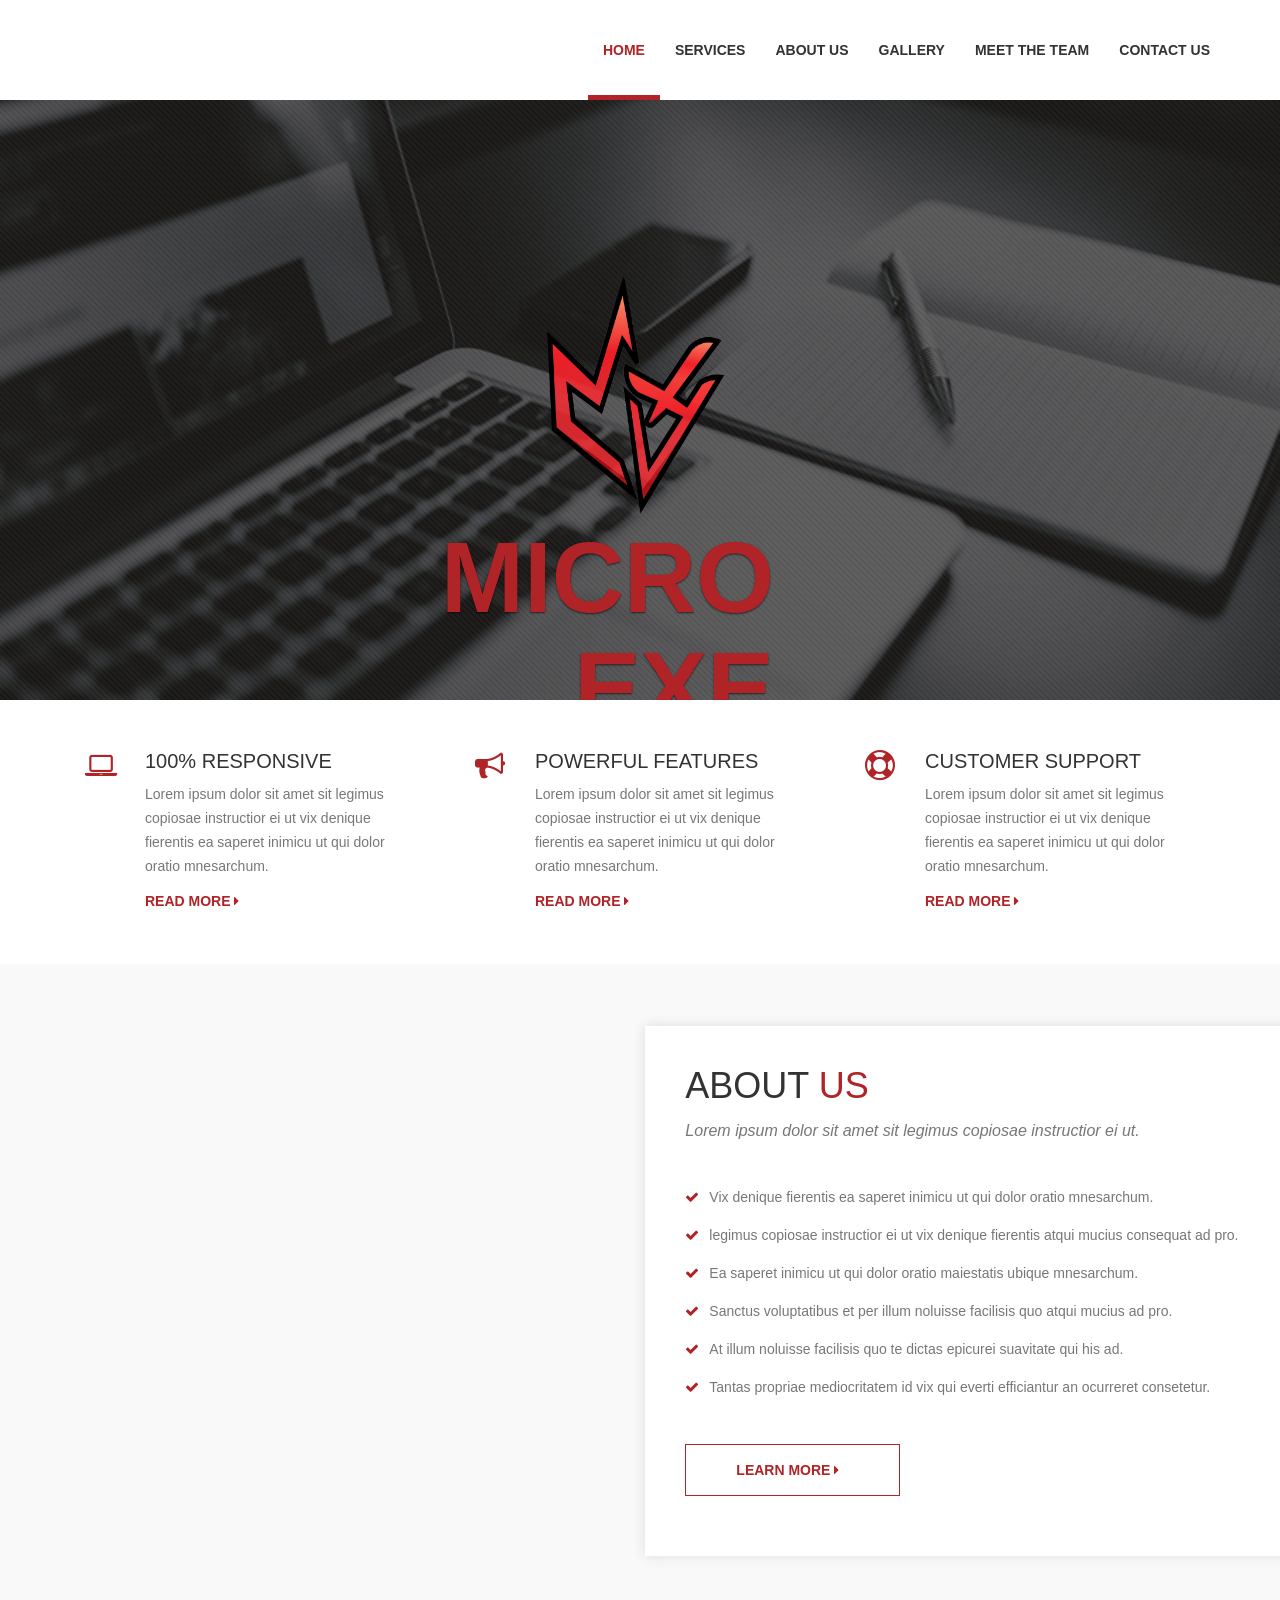
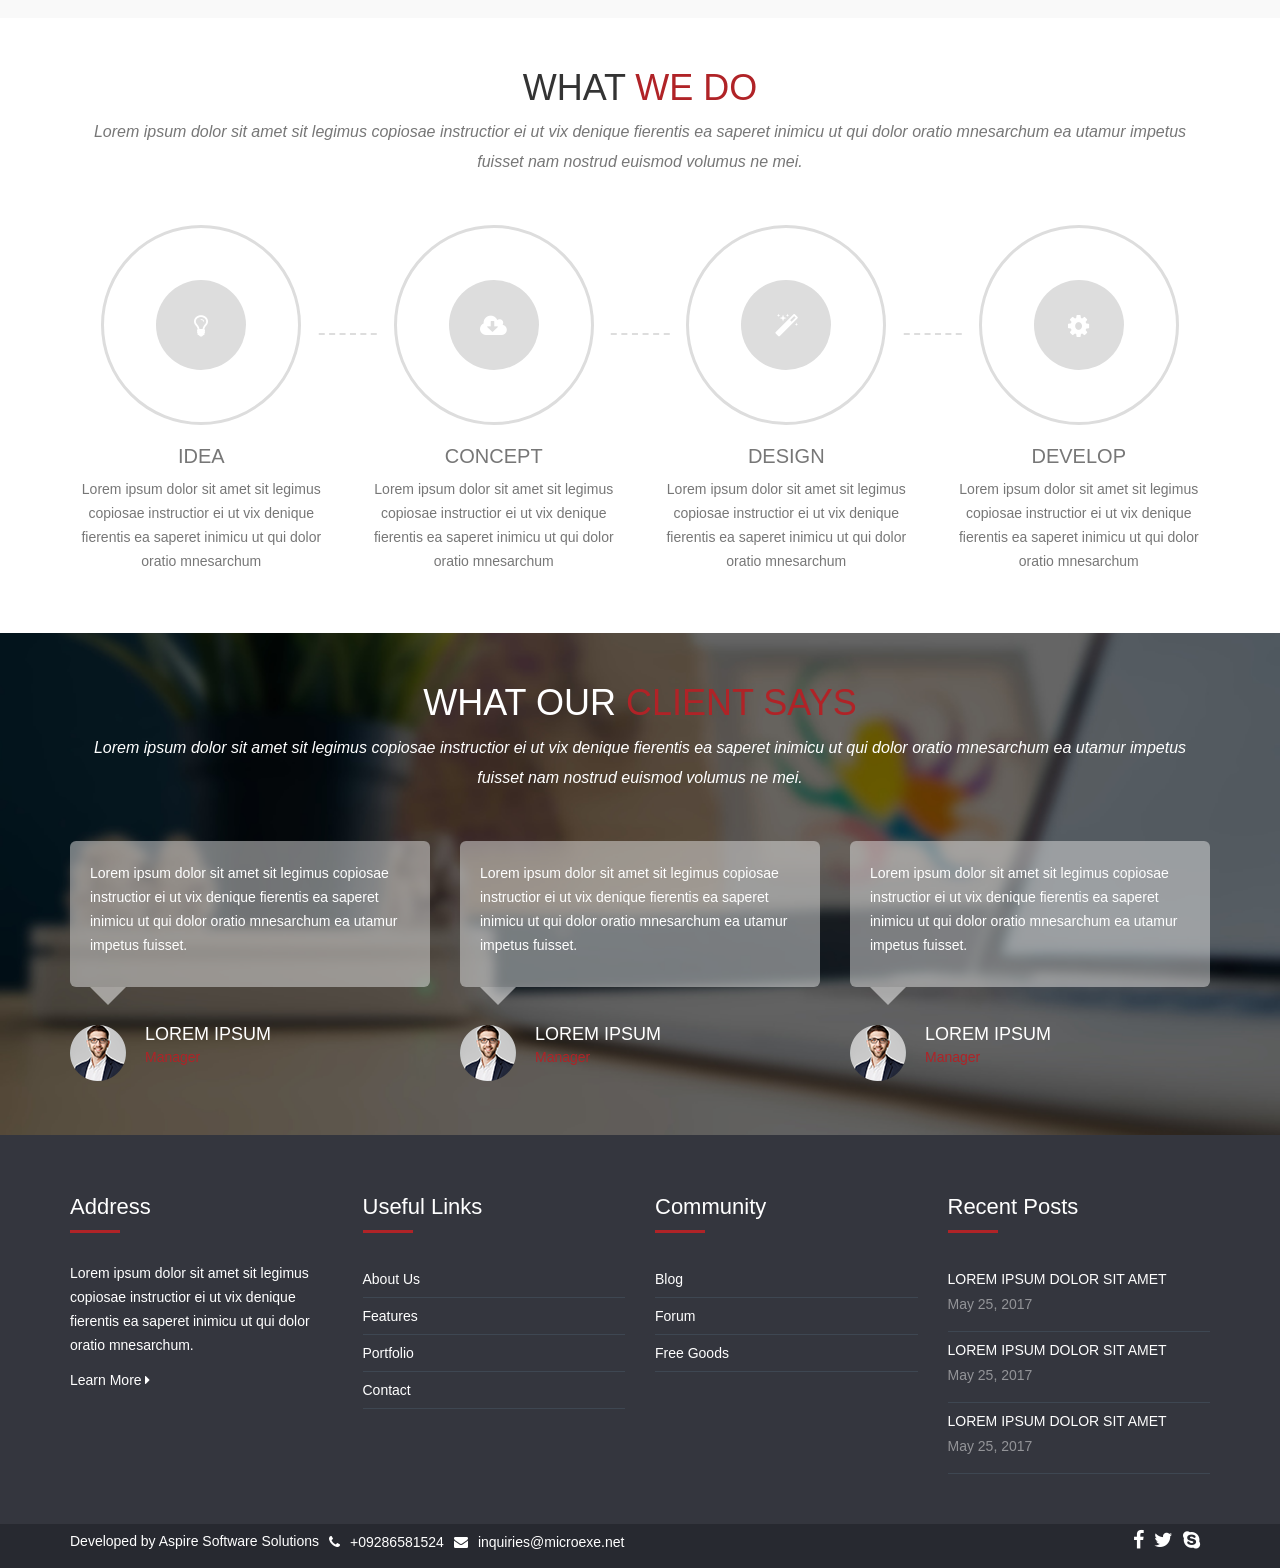
==== index.html @ f94369ca "update just favicon" ====
<!DOCTYPE html>
<html>

<head>
    <meta charset="utf-8">
    <meta http-equiv="X-UA-Compatible" content="IE=edge">
    <title>Home</title>
    <meta content="width=device-width, initial-scale=1, maximum-scale=1, user-scalable=no" name="viewport">
    <link rel="stylesheet" href="https://cdnjs.cloudflare.com/ajax/libs/font-awesome/4.5.0/css/font-awesome.min.css">
    <link rel = "icon" href = "img/favicon.ico">
    <link rel="stylesheet" href="scss/main.css">
    <link rel="stylesheet" href="scss/skin.css">

    <script src="https://ajax.googleapis.com/ajax/libs/jquery/3.2.1/jquery.min.js"></script>
    <script src="http://netdna.bootstrapcdn.com/bootstrap/3.3.1/js/bootstrap.min.js"></script>
    <script src="./script/index.js"></script>
</head>

<body id="wrapper" class="red">

    

    <header>
        <nav class="navbar navbar-inverse">
            <div class="container">
                <div class="row">
                    <div class="navbar-header">
                        <button type="button" class="navbar-toggle collapsed" data-toggle="collapse" data-target="#navbar" aria-expanded="false" aria-controls="navbar">
				<span class="sr-only">Toggle navigation</span>
				<span class="icon-bar"></span>
				<span class="icon-bar"></span>
				<span class="icon-bar"></span>
			  </button>
                    </div>
                    <div id="navbar" class="collapse navbar-collapse navbar-right">
                        <ul class="nav navbar-nav">
                            <li class="active"><a href="#">Home</a></li>
                            <li><a href="services.html">Services</a></li>
                            <li><a href="about.html">About Us</a></li>
                            <li><a href="gallery.html">Gallery</a></li>
                            <li><a href="mtt.html">Meet the Team</a></li>
                            <li><a href="contact.html">Contact Us</a></li>
                        </ul>
                    </div>
                    <!--/.nav-collapse -->
                </div>
            </div>
        </nav>
    </header>
    <!--/.nav-ends -->

    <div id="myCarousel" class="carousel slide">
        <!-- Indicators -->

        <!-- Wrapper for slides -->
        <div class="carousel-inner">
            <div class="item active">
                <div class="fill" style="background-image:url('img/banner-slide-1.jpg');"></div>
                <div class="carousel-caption slide-up">
                    <h1 class="banner_heading"><img src="img/mcxblacks.png" height="250" width="300"><span>Micro EXE</span></h1></img>
                    <p class="banner_txt">Blurred BG, services done via slideshow.</p>
                </div>
            </div>
        </div>

        <!-- Left and right controls -->
    </div>

    <section id="features">
        <div class="container">
            <div class="row">
                <div class="col-md-4 col-xs-12 block">
                    <div class="col-md-2 col-xs-2"><i class="fa fa-laptop feature_icon"></i></div>
                    <div class="col-md-10 col-xs-10">
                        <h4>100% Responsive</h4>
                        <p>Lorem ipsum dolor sit amet sit legimus copiosae instructior ei ut vix denique fierentis ea saperet inimicu ut qui dolor oratio mnesarchum.</p>
                        <a href="#" class="readmore">Read More <i class="fa fa-caret-right"></i></a>
                    </div>
                </div>
                <div class="col-md-4 col-xs-12 block">
                    <div class="col-md-2 col-xs-2"><i class="fa fa-bullhorn feature_icon"></i></div>
                    <div class="col-md-10 col-xs-10">
                        <h4>Powerful Features</h4>
                        <p>Lorem ipsum dolor sit amet sit legimus copiosae instructior ei ut vix denique fierentis ea saperet inimicu ut qui dolor oratio mnesarchum.</p>
                        <a href="#" class="readmore">Read More <i class="fa fa-caret-right"></i></a>
                    </div>
                </div>
                <div class="col-md-4 col-xs-12 block">
                    <div class="col-md-2 col-xs-2"><i class="fa fa-support feature_icon"></i></div>
                    <div class="col-md-10 col-xs-10">
                        <h4>Customer Support</h4>
                        <p>Lorem ipsum dolor sit amet sit legimus copiosae instructior ei ut vix denique fierentis ea saperet inimicu ut qui dolor oratio mnesarchum.</p>
                        <a href="#" class="readmore">Read More <i class="fa fa-caret-right"></i></a>
                    </div>
                </div>
            </div>
        </div>
    </section>


    <section id="about">
        

        <div class="container-fluid">

            <div class="col-md-7 col-md-offset-5 col-sm-8 col-sm-offset-2 col-xs-12 text-inner ">
                <div class="text-block">
                    <div class="section-heading">
                        <h1>ABOUT <span>US</span></h1>
                        <p class="subheading">Lorem ipsum dolor sit amet sit legimus copiosae instructior ei ut.</p>
                    </div>

                    <ul class="aboutul">
                        <li> <i class="fa fa-check"></i>Vix denique fierentis ea saperet inimicu ut qui dolor oratio mnesarchum.</li>
                        <li> <i class="fa fa-check"></i>legimus copiosae instructior ei ut vix denique fierentis atqui mucius consequat ad pro.</li>
                        <li> <i class="fa fa-check"></i>Ea saperet inimicu ut qui dolor oratio maiestatis ubique mnesarchum.</li>
                        <li> <i class="fa fa-check"></i>Sanctus voluptatibus et per illum noluisse facilisis quo atqui mucius ad pro.</li>
                        <li> <i class="fa fa-check"></i>At illum noluisse facilisis quo te dictas epicurei suavitate qui his ad.</li>
                        <li> <i class="fa fa-check"></i>Tantas propriae mediocritatem id vix qui everti efficiantur an ocurreret consetetur.</li>
                    </ul>

                    <button type="button" class="btn btn-primary slide">Learn More  <i class="fa fa-caret-right"></i> </button>


                </div>
            </div>
        </div>
    </section>


    <section id="process">
        <div class="container">
            <div class="section-heading text-center">
                <div class="col-md-12 col-xs-12">
                    <h1>What <span>We Do</span></h1>
                    <p class="subheading">Lorem ipsum dolor sit amet sit legimus copiosae instructior ei ut vix denique fierentis ea saperet inimicu ut qui dolor oratio mnesarchum ea utamur impetus fuisset nam nostrud euismod volumus ne mei.</p>
                </div>
            </div>

            <div class="row">
                <div class="col-md-3 col-sm-6 block process-block">
                    <div class="process-icon-holder">
                        <div class="process-border">
                            <span class="process-icon"><a href="#"><i class="fa fa-lightbulb-o feature_icon"></i></a></span></div>
                        <div class="clearfix"></div>
                    </div>

                    <div class="process-text-block">
                        <h4><a href="#">Idea</a></h4>
                        <p>Lorem ipsum dolor sit amet sit legimus copiosae instructior ei ut vix denique fierentis ea saperet inimicu ut qui dolor oratio mnesarchum</p>
                    </div>
                </div>
                <div class="col-md-3 col-sm-6 block process-block">
                    <div class="process-icon-holder">
                        <div class="process-border">
                            <span class="process-icon"><a href="#"><i class="fa fa-cloud-download feature_icon"></i></a></span></div>
                        <div class="clearfix"></div>
                    </div>

                    <div class="process-text-block">
                        <h4><a href="#">Concept</a></h4>
                        <p>Lorem ipsum dolor sit amet sit legimus copiosae instructior ei ut vix denique fierentis ea saperet inimicu ut qui dolor oratio mnesarchum</p>
                    </div>
                </div>
                <div class="col-md-3 col-sm-6 block process-block">
                    <div class="process-icon-holder">
                        <div class="process-border">
                            <span class="process-icon"><a href="#"><i class="fa fa-magic feature_icon"></i></a></span></div>
                        <div class="clearfix"></div>
                    </div>

                    <div class="process-text-block">
                        <h4><a href="#">Design</a></h4>
                        <p>Lorem ipsum dolor sit amet sit legimus copiosae instructior ei ut vix denique fierentis ea saperet inimicu ut qui dolor oratio mnesarchum</p>
                    </div>
                </div>
                <div class="col-md-3 col-sm-6 block process-block lastchild">
                    <div class="process-icon-holder">
                        <div class="process-border">
                            <span class="process-icon"><a href="#"><i class="fa fa-cog feature_icon"></i></a></span></div>
                        <div class="clearfix"></div>
                    </div>

                    <div class="process-text-block">
                        <h4><a href="#">Develop</a></h4>
                        <p>Lorem ipsum dolor sit amet sit legimus copiosae instructior ei ut vix denique fierentis ea saperet inimicu ut qui dolor oratio mnesarchum</p>
                    </div>
                </div>
            </div>

        </div>
    </section>


    <section id="testimonial">
        <div class="container">
            <div class="section-heading text-center">
                <div class="col-md-12 col-xs-12">
                    <h1>What Our <span>Client Says</span></h1>
                    <p class="subheading">Lorem ipsum dolor sit amet sit legimus copiosae instructior ei ut vix denique fierentis ea saperet inimicu ut qui dolor oratio mnesarchum ea utamur impetus fuisset nam nostrud euismod volumus ne mei.</p>
                </div>
            </div>

            <div class="row">
                <div class="col-md-4 col-sm-12 block ">
                    <div class="testimonial_box">
                        <p>Lorem ipsum dolor sit amet sit legimus copiosae instructior ei ut vix denique fierentis ea saperet inimicu ut qui dolor oratio mnesarchum ea utamur impetus fuisset. </p>
                    </div>
                    <div class="arrow-down"></div>
                    <div class="testimonial_user">
                        <div class="user-image"><img src="img/user1.png" alt="user" class="img-responsive" /></div>
                        <div class="user-info">
                            <h5>Lorem Ipsum</h5>
                            <p>Manager</p>
                        </div>
                    </div>
                </div>


                <div class="col-md-4 col-sm-12 block">
                    <div class="testimonial_box">
                        <p>Lorem ipsum dolor sit amet sit legimus copiosae instructior ei ut vix denique fierentis ea saperet inimicu ut qui dolor oratio mnesarchum ea utamur impetus fuisset. </p>
                    </div>
                    <div class="arrow-down"></div>
                    <div class="testimonial_user">
                        <div class="user-image"><img src="img/user1.png" alt="user" class="img-responsive" /></div>
                        <div class="user-info">
                            <h5>Lorem Ipsum</h5>
                            <p>Manager</p>
                        </div>
                    </div>
                </div>

                <div class="col-md-4 col-sm-12 block">
                    <div class="testimonial_box">
                        <p>Lorem ipsum dolor sit amet sit legimus copiosae instructior ei ut vix denique fierentis ea saperet inimicu ut qui dolor oratio mnesarchum ea utamur impetus fuisset. </p>
                    </div>
                    <div class="arrow-down"></div>
                    <div class="testimonial_user">
                        <div class="user-image"><img src="img/user1.png" alt="user" class="img-responsive" /></div>
                        <div class="user-info">
                            <h5>Lorem Ipsum</h5>
                            <p>Manager</p>
                        </div>
                    </div>
                </div>


            </div>
        </div>

    </section>





    <section id="footer">
        <div class="container">
            <div class="row">
                <div class="col-md-3 col-sm-3 col-xs-12 block">
                    <div class="footer-block">
                        <h4>Address</h4>
                        <hr/>
                        <p>Lorem ipsum dolor sit amet sit legimus copiosae instructior ei ut vix denique fierentis ea saperet inimicu ut qui dolor oratio mnesarchum.
                        </p>
                        <a href="#" class="learnmore">Learn More <i class="fa fa-caret-right"></i></a>
                    </div>
                </div>

                <div class="col-md-3 col-sm-3 col-xs-12 block">
                    <div class="footer-block">
                        <h4>Useful Links</h4>
                        <hr/>
                        <ul class="footer-links">
                            <li><a href="#">About Us</a></li>
                            <li><a href="#">Features</a></li>
                            <li><a href="#">Portfolio</a></li>
                            <li><a href="#">Contact</a></li>
                        </ul>
                    </div>
                </div>

                <div class="col-md-3 col-sm-3 col-xs-12 block">
                    <div class="footer-block">
                        <h4>Community</h4>
                        <hr/>
                        <ul class="footer-links">
                            <li><a href="#">Blog</a></li>
                            <li><a href="#">Forum</a></li>
                            <li><a href="#">Free Goods</a></li>
                        </ul>
                    </div>
                </div>

                <div class="col-md-3 col-sm-3 col-xs-12 <block></block>">
                    <div class="footer-block">
                        <h4>Recent Posts</h4>
                        <hr/>
                        <ul class="footer-links">
                            <li>
                                <a href="#" class="post">Lorem ipsum dolor sit amet</a>
                                <p class="post-date">May 25, 2017</p>
                            </li>
                            <li>
                                <a href="#" class="post">Lorem ipsum dolor sit amet</a>
                                <p class="post-date">May 25, 2017</p>
                            </li>
                            <li>
                                <a href="#" class="post">Lorem ipsum dolor sit amet</a>
                                <p class="post-date">May 25, 2017</p>
                            </li>

                        </ul>
                    </div>
                </div>
            </div>
        </div>


    </section>
<!--
    <section id="bottom-footer">
        <div class="container">
            <div class="row">
                <div class="col-md-6 col-sm-6 col-xs-12 btm-footer-links">
                    <a href="#">Privacy Policy</a>
                    <a href="#">Terms of Use</a>
                </div>
				-->
				<section id="top-header">
        <div class="container">
            <div class="row">
                <div class="col-md-7 col-sm-7 col-xs-7 top-header-links">
				
                    
                
                    <ul class="contact_links">
					<li><p>Developed by Aspire Software Solutions</p></li>
                        <li><i class="fa fa-phone"></i><a href="#">+09286581524</a></li>
                        <li><i class="fa fa-envelope"></i><a href="#">inquiries@microexe.net</a></li>
                    </ul>
                </div>
                <div class="col-md-5 col-sm-5 col-xs-5 social">
                    <ul class="social_links">
                        <li><a href="https://www.facebook.com/microexe"><i class="fa fa-facebook"></i></a></li>
                        <li><a href="https://twitter.com/microexegaming"><i class="fa fa-twitter"></i></a></li>
                        <li><a href="#"><i class="fa fa-skype"></i></a></li>
                    </ul>
                </div>
            </div>
        </div>
        

    </section>
                
    </section>
	</body>
</html>
---- scss/skin.css ----
/******************* RED THEME *******************/
body.red span {
	color: #b02327;
}
body.red .slide:hover, body.red .slide:focus {
	box-shadow: inset 15.5em 0 0 0 #b02327;
}
body.red .btn-primary:focus, body.red .btn-primary.focus {
	color: #fff;
	background-color: #b02327;
	border-color: #b02327;
}
body.red .btn-primary {
	padding: 15px 50px;
	border-radius: 0px;
	font-weight: bold;
	text-transform: uppercase;
	color: #b02327;
	background-color: #fff;
	border-color: #b02327;
	background: none;
}
body.red .btn-primary:focus, body.red .btn-primary.focus {
	color: #b02327;
	background-color: #e6e6e6;
	border-color: #9d171b;
}
body.red .btn-primary:hover {
	color: #b02327;
	background-color: #e6e6e6;
	border-color: #d61f26;
}
body.red .btn-primary:active, body.red .btn-primary.active, .open > body.red .btn-primary.dropdown-toggle {
	color: #b02327;
	background-color: #e6e6e6;
	border-color: #d61f26;
}
body.red .btn-primary:active:hover, body.red .btn-primary:active:focus, body.red .btn-primary:active.focus, body.red .btn-primary.active:hover, body.red .btn-primary.active:focus, body.red .btn-primary.active.focus, .open > body.red .btn-primary.dropdown-toggle:hover, .open > body.red .btn-primary.dropdown-toggle:focus, .open > body.red .btn-primary.dropdown-toggle.focus {
	color: #b02327;
	background-color: #d4d4d4;
	border-color: #9d171b;
}
body.red .btn-primary:active, body.red .btn-primary.active, .open > body.red .btn-primary.dropdown-toggle {
	background-image: none;
}
body.red .btn-primary.disabled:hover, body.red .btn-primary.disabled:focus, body.red .btn-primary.disabled.focus, body.red .btn-primary[disabled]:hover, body.red .btn-primary[disabled]:focus, body.red .btn-primary[disabled].focus, fieldset[disabled] body.red .btn-primary:hover, fieldset[disabled] body.red .btn-primary:focus, fieldset[disabled] body.red .btn-primary.focus {
	background-color: #fff;
	border-color: #b02327;
}
body.red .btn-primary .badge {
	color: #fff;
	background-color: #b02327;
}
body.red .btn-primary:hover, body.red .btn-primary:focus, body.red .btn-primary:active {
	color: #fff;
	background-color: #b02327;
	border-color: #b02327;
	transition: 0.25s;
}
body.red .btn-primary:hover:focus, body.red .btn-primary:hover.focus, body.red .btn-primary:focus:focus, body.red .btn-primary:focus.focus, body.red .btn-primary:active:focus, body.red .btn-primary:active.focus {
	color: #fff;
	background-color: #de2228;
	border-color: #9d171b;
}
body.red .btn-primary:hover:hover, body.red .btn-primary:focus:hover, body.red .btn-primary:active:hover {
	color: #fff;
	background-color: #de2228;
	border-color: #d61f26;
}
body.red .btn-primary:hover:active, body.red .btn-primary:hover.active, .open > body.red .btn-primary:hover.dropdown-toggle, body.red .btn-primary:focus:active, body.red .btn-primary:focus.active, .open > body.red .btn-primary:focus.dropdown-toggle, body.red .btn-primary:active:active, body.red .btn-primary:active.active, .open > body.red .btn-primary:active.dropdown-toggle {
	color: #fff;
	background-color: #de2228;
	border-color: #d61f26;
}
body.red .btn-primary:hover:active:hover, body.red .btn-primary:hover:active:focus, body.red .btn-primary:hover:active.focus, body.red .btn-primary:hover.active:hover, body.red .btn-primary:hover.active:focus, body.red .btn-primary:hover.active.focus, .open > body.red .btn-primary:hover.dropdown-toggle:hover, .open > body.red .btn-primary:hover.dropdown-toggle:focus, .open > body.red .btn-primary:hover.dropdown-toggle.focus, body.red .btn-primary:focus:active:hover, body.red .btn-primary:focus:active:focus, body.red .btn-primary:focus:active.focus, body.red .btn-primary:focus.active:hover, body.red .btn-primary:focus.active:focus, body.red .btn-primary:focus.active.focus, .open > body.red .btn-primary:focus.dropdown-toggle:hover, .open > body.red .btn-primary:focus.dropdown-toggle:focus, .open > body.red .btn-primary:focus.dropdown-toggle.focus, body.red .btn-primary:active:active:hover, body.red .btn-primary:active:active:focus, body.red .btn-primary:active:active.focus, body.red .btn-primary:active.active:hover, body.red .btn-primary:active.active:focus, body.red .btn-primary:active.active.focus, .open > body.red .btn-primary:active.dropdown-toggle:hover, .open > body.red .btn-primary:active.dropdown-toggle:focus, .open > body.red .btn-primary:active.dropdown-toggle.focus {
	color: #fff;
	background-color: #c01c22;
	border-color: #9d171b;
}
body.red .btn-primary:hover:active, body.red .btn-primary:hover.active, .open > body.red .btn-primary:hover.dropdown-toggle, body.red .btn-primary:focus:active, body.red .btn-primary:focus.active, .open > body.red .btn-primary:focus.dropdown-toggle, body.red .btn-primary:active:active, body.red .btn-primary:active.active, .open > body.red .btn-primary:active.dropdown-toggle {
	background-image: none;
}
body.red .btn-primary:hover.disabled:hover, body.red .btn-primary:hover.disabled:focus, body.red .btn-primary:hover.disabled.focus, body.red .btn-primary:hover[disabled]:hover, body.red .btn-primary:hover[disabled]:focus, body.red .btn-primary:hover[disabled].focus, fieldset[disabled] body.red .btn-primary:hover:hover, fieldset[disabled] body.red .btn-primary:hover:focus, fieldset[disabled] body.red .btn-primary:hover.focus, body.red .btn-primary:focus.disabled:hover, body.red .btn-primary:focus.disabled:focus, body.red .btn-primary:focus.disabled.focus, body.red .btn-primary:focus[disabled]:hover, body.red .btn-primary:focus[disabled]:focus, body.red .btn-primary:focus[disabled].focus, fieldset[disabled] body.red .btn-primary:focus:hover, fieldset[disabled] body.red .btn-primary:focus:focus, fieldset[disabled] body.red .btn-primary:focus.focus, body.red .btn-primary:active.disabled:hover, body.red .btn-primary:active.disabled:focus, body.red .btn-primary:active.disabled.focus, body.red .btn-primary:active[disabled]:hover, body.red .btn-primary:active[disabled]:focus, body.red .btn-primary:active[disabled].focus, fieldset[disabled] body.red .btn-primary:active:hover, fieldset[disabled] body.red .btn-primary:active:focus, fieldset[disabled] body.red .btn-primary:active.focus {
	background-color: #b02327;
	border-color: #b02327;
}
body.red .btn-primary:hover .badge, body.red .btn-primary:focus .badge, body.red .btn-primary:active .badge {
	color: #b02327;
	background-color: #fff;
}
body.red .btn-primary:hover:hover, body.red .btn-primary:hover:focus, body.red .btn-primary:hover.focus, body.red .btn-primary:focus:hover, body.red .btn-primary:focus:focus, body.red .btn-primary:focus.focus, body.red .btn-primary:active:hover, body.red .btn-primary:active:focus, body.red .btn-primary:active.focus {
	color: #fff;
	text-decoration: none;
}
body.red .btn-primary:hover i, body.red .btn-primary:focus i, body.red .btn-primary:active i {
	color: #fff;
}
body.red .btn-default {
	padding: 15px 50px;
	border-radius: 0px;
	font-weight: bold;
	text-transform: uppercase;
	color: #fff;
	background-color: #b02327;
	border-color: #b02327;
}
body.red .btn-default:focus, body.red .btn-default.focus {
	color: #fff;
	background-color: #de2228;
	border-color: #9d171b;
}
body.red .btn-default:hover {
	color: #fff;
	background-color: #de2228;
	border-color: #d61f26;
}
body.red .btn-default:active, body.red .btn-default.active, .open > body.red .btn-default.dropdown-toggle {
	color: #fff;
	background-color: #de2228;
	border-color: #d61f26;
}
body.red .btn-default:active:hover, body.red .btn-default:active:focus, body.red .btn-default:active.focus, body.red .btn-default.active:hover, body.red .btn-default.active:focus, body.red .btn-default.active.focus, .open > body.red .btn-default.dropdown-toggle:hover, .open > body.red .btn-default.dropdown-toggle:focus, .open > body.red .btn-default.dropdown-toggle.focus {
	color: #fff;
	background-color: #c01c22;
	border-color: #9d171b;
}
body.red .btn-default:active, body.red .btn-default.active, .open > body.red .btn-default.dropdown-toggle {
	background-image: none;
}
body.red .btn-default.disabled:hover, body.red .btn-default.disabled:focus, body.red .btn-default.disabled.focus, body.red .btn-default[disabled]:hover, body.red .btn-default[disabled]:focus, body.red .btn-default[disabled].focus, fieldset[disabled] body.red .btn-default:hover, fieldset[disabled] body.red .btn-default:focus, fieldset[disabled] body.red .btn-default.focus {
	background-color: #b02327;
	border-color: #b02327;
}
body.red .btn-default .badge {
	color: #b02327;
	background-color: #fff;
}
body.red .btn-default i {
	color: #fff;
}
body.red .btn-default:hover {
	color: #fff;
	background-color: #b02327;
	border-color: #b02327;
	transition: 0.25s;
}
body.red .btn-default:hover:focus, body.red .btn-default:hover.focus {
	color: #fff;
	background-color: #de2228;
	border-color: #9d171b;
}
body.red .btn-default:hover:hover {
	color: #fff;
	background-color: #de2228;
	border-color: #d61f26;
}
body.red .btn-default:hover:active, body.red .btn-default:hover.active, .open > body.red .btn-default:hover.dropdown-toggle {
	color: #fff;
	background-color: #de2228;
	border-color: #d61f26;
}
body.red .btn-default:hover:active:hover, body.red .btn-default:hover:active:focus, body.red .btn-default:hover:active.focus, body.red .btn-default:hover.active:hover, body.red .btn-default:hover.active:focus, body.red .btn-default:hover.active.focus, .open > body.red .btn-default:hover.dropdown-toggle:hover, .open > body.red .btn-default:hover.dropdown-toggle:focus, .open > body.red .btn-default:hover.dropdown-toggle.focus {
	color: #fff;
	background-color: #c01c22;
	border-color: #9d171b;
}
body.red .btn-default:hover:active, body.red .btn-default:hover.active, .open > body.red .btn-default:hover.dropdown-toggle {
	background-image: none;
}
body.red .btn-default:hover.disabled:hover, body.red .btn-default:hover.disabled:focus, body.red .btn-default:hover.disabled.focus, body.red .btn-default:hover[disabled]:hover, body.red .btn-default:hover[disabled]:focus, body.red .btn-default:hover[disabled].focus, fieldset[disabled] body.red .btn-default:hover:hover, fieldset[disabled] body.red .btn-default:hover:focus, fieldset[disabled] body.red .btn-default:hover.focus {
	background-color: #b02327;
	border-color: #b02327;
}
body.red .btn-default:hover .badge {
	color: #b02327;
	background-color: #fff;
}
body.red .btn-default:hover:hover, body.red .btn-default:hover:focus, body.red .btn-default:hover.focus {
	color: #fff;
	text-decoration: none;
}
body.red .btn-default:hover i {
	color: #777777;
}
body.red #top-header ul.contact_links a:hover {
	color: #b02327;
}
body.red #top-header ul.social_links i:hover {
	color: #b02327;
}
body.red .navbar-brand h1 {
	color: #b02327 !important;
}
body.red .navbar-brand span {
	color: #333333 !important;
}
body.red .navbar-inverse .navbar-toggle:hover, body.red .navbar-inverse .navbar-toggle:focus {
	background-color: #fff;
}
body.red .navbar-inverse .navbar-toggle {
	border-color: #b02327;
}
body.red .navbar-inverse .navbar-toggle .icon-bar {
	background-color: #b02327;
}
body.red i {
	color: #b02327;
}
body.red .btn-default:hover {
	color: #fff;
	background-color: #b02327;
	border-color: #b02327;
}
body.red .btn-default:hover:focus, body.red .btn-default:hover.focus {
	color: #fff;
	background-color: #de2228;
	border-color: #9d171b;
}
body.red .btn-default:hover:hover {
	color: #fff;
	background-color: #de2228;
	border-color: #d61f26;
}
body.red .btn-default:hover:active, body.red .btn-default:hover.active, .open > body.red .btn-default:hover.dropdown-toggle {
	color: #fff;
	background-color: #de2228;
	border-color: #d61f26;
}
body.red .btn-default:hover:active:hover, body.red .btn-default:hover:active:focus, body.red .btn-default:hover:active.focus, body.red .btn-default:hover.active:hover, body.red .btn-default:hover.active:focus, body.red .btn-default:hover.active.focus, .open > body.red .btn-default:hover.dropdown-toggle:hover, .open > body.red .btn-default:hover.dropdown-toggle:focus, .open > body.red .btn-default:hover.dropdown-toggle.focus {
	color: #fff;
	background-color: #c01c22;
	border-color: #9d171b;
}
body.red .btn-default:hover:active, body.red .btn-default:hover.active, .open > body.red .btn-default:hover.dropdown-toggle {
	background-image: none;
}
body.red .btn-default:hover.disabled:hover, body.red .btn-default:hover.disabled:focus, body.red .btn-default:hover.disabled.focus, body.red .btn-default:hover[disabled]:hover, body.red .btn-default:hover[disabled]:focus, body.red .btn-default:hover[disabled].focus, fieldset[disabled] body.red .btn-default:hover:hover, fieldset[disabled] body.red .btn-default:hover:focus, fieldset[disabled] body.red .btn-default:hover.focus {
	background-color: #b02327;
	border-color: #b02327;
}
body.red .btn-default:hover .badge {
	color: #b02327;
	background-color: #fff;
}
body.red .btn-default:hover:hover, body.red .btn-default:hover:focus, body.red .btn-default:hover.focus {
	color: #777777;
	background-color: #b02327;
	text-decoration: none;
}
body.red .btn-primary:hover, body.red .btn-primary:focus, body.red .btn-primary:active {
	color: #fff;
	background-color: #b02327;
	border-color: #b02327;
}
body.red .btn-primary:hover:focus, body.red .btn-primary:hover.focus, body.red .btn-primary:focus:focus, body.red .btn-primary:focus.focus, body.red .btn-primary:active:focus, body.red .btn-primary:active.focus {
	color: #fff;
	background-color: #de2228;
	border-color: #9d171b;
}
body.red .btn-primary:hover:hover, body.red .btn-primary:focus:hover, body.red .btn-primary:active:hover {
	color: #fff;
	background-color: #de2228;
	border-color: #d61f26;
}
body.red .btn-primary:hover:active, body.red .btn-primary:hover.active, .open > body.red .btn-primary:hover.dropdown-toggle, body.red .btn-primary:focus:active, body.red .btn-primary:focus.active, .open > body.red .btn-primary:focus.dropdown-toggle, body.red .btn-primary:active:active, body.red .btn-primary:active.active, .open > body.red .btn-primary:active.dropdown-toggle {
	color: #fff;
	background-color: #de2228;
	border-color: #d61f26;
}
body.red .btn-primary:hover:active:hover, body.red .btn-primary:hover:active:focus, body.red .btn-primary:hover:active.focus, body.red .btn-primary:hover.active:hover, body.red .btn-primary:hover.active:focus, body.red .btn-primary:hover.active.focus, .open > body.red .btn-primary:hover.dropdown-toggle:hover, .open > body.red .btn-primary:hover.dropdown-toggle:focus, .open > body.red .btn-primary:hover.dropdown-toggle.focus, body.red .btn-primary:focus:active:hover, body.red .btn-primary:focus:active:focus, body.red .btn-primary:focus:active.focus, body.red .btn-primary:focus.active:hover, body.red .btn-primary:focus.active:focus, body.red .btn-primary:focus.active.focus, .open > body.red .btn-primary:focus.dropdown-toggle:hover, .open > body.red .btn-primary:focus.dropdown-toggle:focus, .open > body.red .btn-primary:focus.dropdown-toggle.focus, body.red .btn-primary:active:active:hover, body.red .btn-primary:active:active:focus, body.red .btn-primary:active:active.focus, body.red .btn-primary:active.active:hover, body.red .btn-primary:active.active:focus, body.red .btn-primary:active.active.focus, .open > body.red .btn-primary:active.dropdown-toggle:hover, .open > body.red .btn-primary:active.dropdown-toggle:focus, .open > body.red .btn-primary:active.dropdown-toggle.focus {
	color: #fff;
	background-color: #c01c22;
	border-color: #9d171b;
}
body.red .btn-primary:hover:active, body.red .btn-primary:hover.active, .open > body.red .btn-primary:hover.dropdown-toggle, body.red .btn-primary:focus:active, body.red .btn-primary:focus.active, .open > body.red .btn-primary:focus.dropdown-toggle, body.red .btn-primary:active:active, body.red .btn-primary:active.active, .open > body.red .btn-primary:active.dropdown-toggle {
	background-image: none;
}
body.red .btn-primary:hover.disabled:hover, body.red .btn-primary:hover.disabled:focus, body.red .btn-primary:hover.disabled.focus, body.red .btn-primary:hover[disabled]:hover, body.red .btn-primary:hover[disabled]:focus, body.red .btn-primary:hover[disabled].focus, fieldset[disabled] body.red .btn-primary:hover:hover, fieldset[disabled] body.red .btn-primary:hover:focus, fieldset[disabled] body.red .btn-primary:hover.focus, body.red .btn-primary:focus.disabled:hover, body.red .btn-primary:focus.disabled:focus, body.red .btn-primary:focus.disabled.focus, body.red .btn-primary:focus[disabled]:hover, body.red .btn-primary:focus[disabled]:focus, body.red .btn-primary:focus[disabled].focus, fieldset[disabled] body.red .btn-primary:focus:hover, fieldset[disabled] body.red .btn-primary:focus:focus, fieldset[disabled] body.red .btn-primary:focus.focus, body.red .btn-primary:active.disabled:hover, body.red .btn-primary:active.disabled:focus, body.red .btn-primary:active.disabled.focus, body.red .btn-primary:active[disabled]:hover, body.red .btn-primary:active[disabled]:focus, body.red .btn-primary:active[disabled].focus, fieldset[disabled] body.red .btn-primary:active:hover, fieldset[disabled] body.red .btn-primary:active:focus, fieldset[disabled] body.red .btn-primary:active.focus {
	background-color: #b02327;
	border-color: #b02327;
}
body.red .btn-primary:hover .badge, body.red .btn-primary:focus .badge, body.red .btn-primary:active .badge {
	color: #b02327;
	background-color: #fff;
}
body.red .btn-primary:hover:hover, body.red .btn-primary:hover:focus, body.red .btn-primary:hover.focus, body.red .btn-primary:focus:hover, body.red .btn-primary:focus:focus, body.red .btn-primary:focus.focus, body.red .btn-primary:active:hover, body.red .btn-primary:active:focus, body.red .btn-primary:active.focus {
	color: #fff;
	background-color: #b02327;
	border-color: #b02327;
	text-decoration: none;
}
body.red .section-heading span {
	color: #b02327;
}
body.red .navbar-inverse .navbar-nav > li > a:hover, body.red .navbar-inverse .navbar-nav > li > a:focus {
	color: #b02327;
	background-color: transparent;
	border-bottom-width: 5px;
	border-bottom-style: solid;
	border-bottom-color: #b02327;
}
body.red .navbar-inverse .navbar-nav > .active > a, body.red .navbar-inverse .navbar-nav > .active > a:hover, body.red .navbar-inverse .navbar-nav > .active > a:focus {
	color: #b02327;
	background-color: transparent;
	border-bottom-width: 5px;
	border-bottom-style: solid;
	border-bottom-color: #b02327;
}
body.red #myCarousel .carousel-indicators .active {
	background-color: #b02327;
	border-color: #b02327;
}
body.red #features a.readmore {
	color: #b02327;
	font-weight: bold;
	text-transform: uppercase;
}
body.red #process .process-block:hover .process-icon {
	background-color: #b02327;
}
body.red #process .process-block:hover .process-icon-holder {
	border-color: #b02327;
}
body.red #process .process-block:hover .process-border {
	border: 20px solid rgba(229, 78, 83, 0.2);
}
body.red #testimonial .user-info {
	display: inline-block;
}
body.red #testimonial .user-info p {
	color: #b02327;
}
body.red #footer a:hover {
	color: #b02327;
}
body.red #footer a:hover i {
	color: #b02327;
}
body.red #footer .footer-block hr {
	background-color: #b02327;
	width: 50px;
	height: 3px;
	border-top: 1px solid #34363e;
	margin-top: 0px;
	display: inline-block;
}
body.red #bottom-footer .copyright a {
	color: #b02327;
}
body.red #bottom-footer .copyright a:hover {
	text-decoration: underline;
}
body.red #bottom-footer a:hover {
	color: #b02327;
}
body.red #panel .open {
	background-color: #b02327;
	display: block;
	width: 42px;
	border-radius: 0 3px 3px 0;
	height: 42px;
	float: right;
	font-size: 22px;
	top: 60px;
	right: -42px;
	z-index: 1000;
	position: absolute;
}
body.red #skills .progress.color .progress-bar {
	border-color: #b02327;
}
body.red #skills .progress.color .progress-value {
	color: #fff;
	background-color: #b02327;
}
body.red #skills .progress.progress-bar-1 .progress-left .progress-bar {
	animation: loading-2 1.5s linear forwards 1.8s;
}
body.red #skills .progress.progress-bar-2 .progress-left .progress-bar {
	animation: loading-3 1s linear forwards 1.8s;
}
body.red #skills .progress.progress-bar-3 .progress-left .progress-bar {
	animation: loading-4 0.4s linear forwards 1.8s;
}
body.red #skills .progress.progress-bar-4 .progress-left .progress-bar {
	animation: loading-5 1.2s linear forwards 1.8s;
}
body.red #team-member .qodef-circle-animate {
	background-color: #b02327;
}
body.red #portfolio .portfolio-hover {
	background-color: #b02327;
}
body.red #contact-page .submit-button {
	background: #b02327;
}
body.red #faq .icon-circle {
	background: #b02327;
}
body.red #faq .panel-title a:hover, body.red #faq .panel-title a:active {
	color: #b02327;
}
body.red #features-page .right-background {
	background-color: #b02327;
}
body.red #features-page .right-background:before {
	right: -999em;
	background: #b02327;
	content: '';
	display: block;
	position: absolute;
	width: 999em;
	top: 0;
	bottom: 0;
}
body.red #features-page .iconbox-style.icon-color i.boxicon {
	color: #b02327 !important;
}
body.red #features-page .flip .icon-color.card .back {
	background: #b02327;
}
body.red #features-page .divider5 {
	border-bottom-color: #b02327;
}
body.red #features-page .feature-section-3-left {
	color: #b02327;
}
body.red #features-page .feature-section-3-left h1 {
	color: #b02327;
}
body.red #features-page .feature-section-3-right {
	background-color: #b02327;
}
body.red #features-page .pricing-plan-2 {
	background-color: #b02327;
}
body.red #features-page hr {
	background-color: #b02327;
}
body.red #features-page .right-section {
	background-color: #b02327;
}
body.red #login-reg .form-box .btn {
	background-color: #b02327;
}
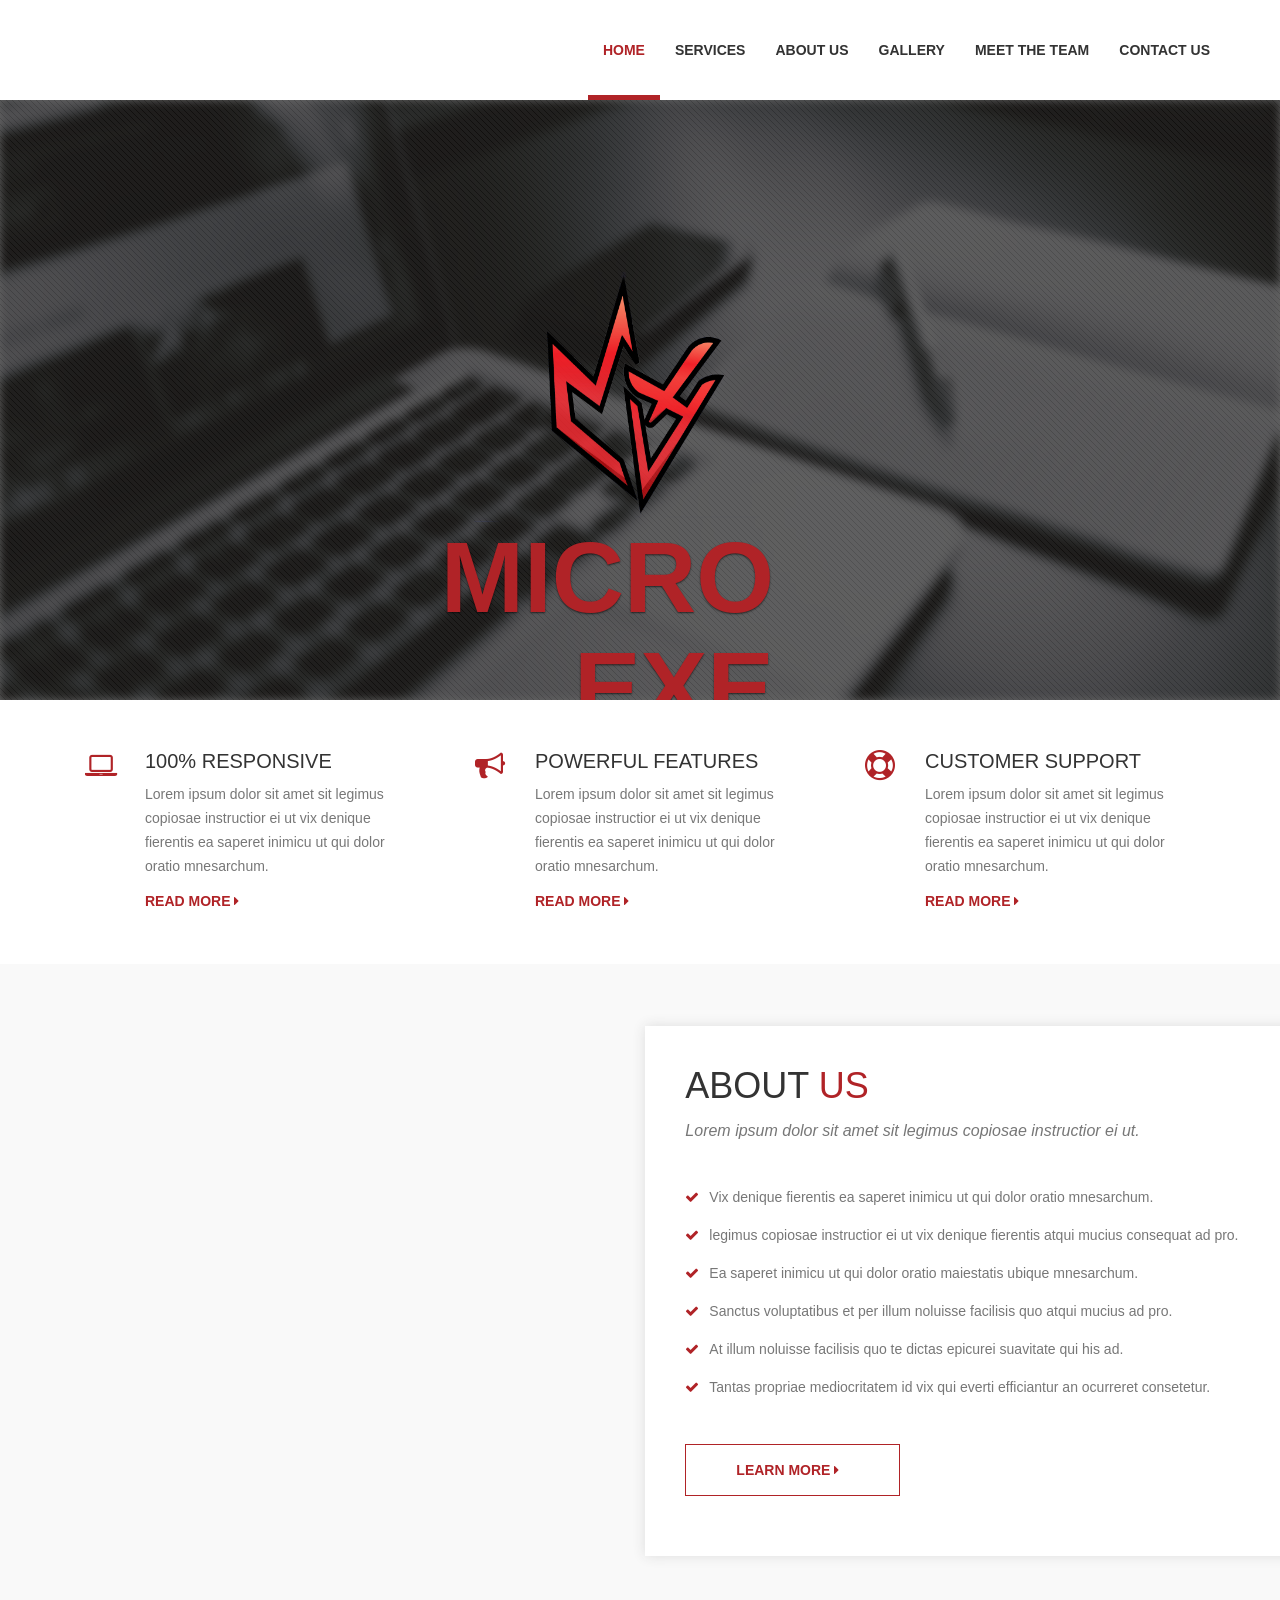
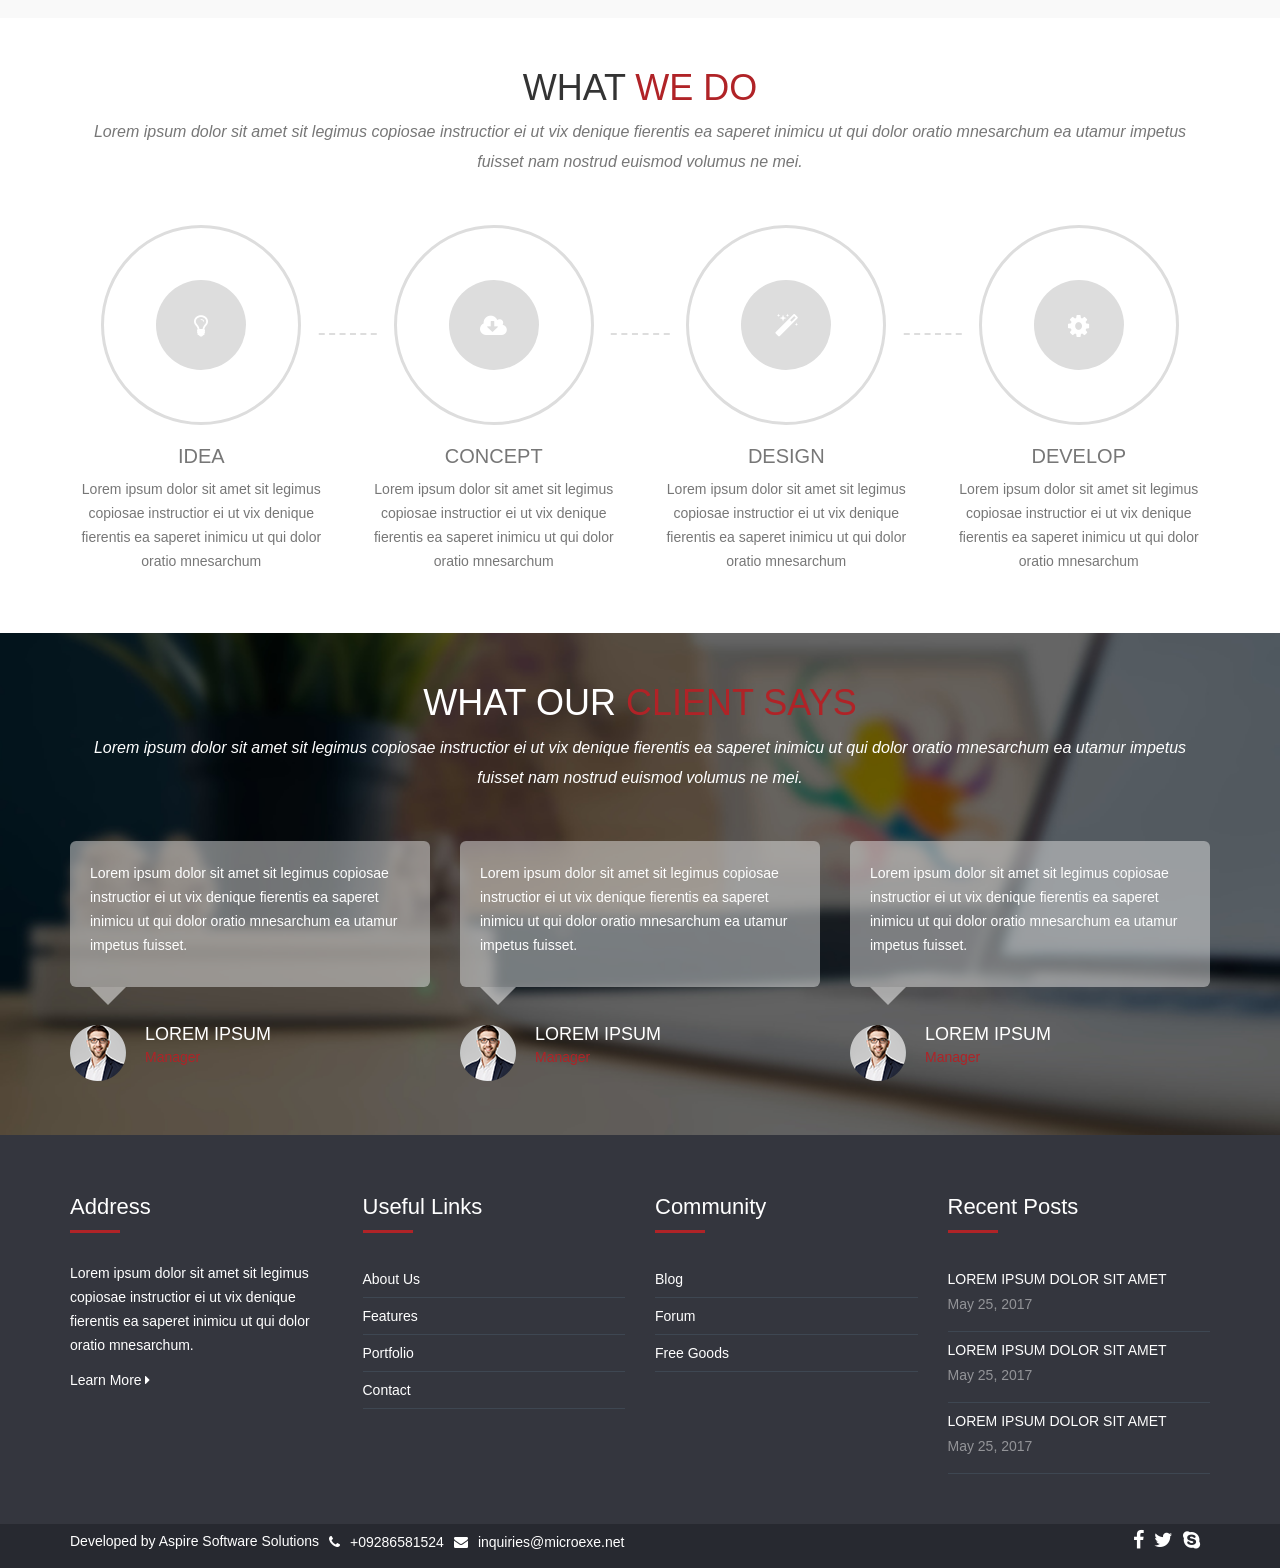
==== commit f3b34329: "update new image" ====
--- a/index.html
+++ b/index.html
@@ -7,9 +7,9 @@
     <title>Home</title>
     <meta content="width=device-width, initial-scale=1, maximum-scale=1, user-scalable=no" name="viewport">
     <link rel="stylesheet" href="https://cdnjs.cloudflare.com/ajax/libs/font-awesome/4.5.0/css/font-awesome.min.css">
-    <link rel = "icon" href = "img/favicon.ico">
     <link rel="stylesheet" href="scss/main.css">
     <link rel="stylesheet" href="scss/skin.css">
+	<link rel = "icon" href = "img/favicon.ico">
 
     <script src="https://ajax.googleapis.com/ajax/libs/jquery/3.2.1/jquery.min.js"></script>
     <script src="http://netdna.bootstrapcdn.com/bootstrap/3.3.1/js/bootstrap.min.js"></script>
@@ -60,10 +60,8 @@
                     <h1 class="banner_heading"><img src="img/mcxblacks.png" height="250" width="300"><span>Micro EXE</span></h1></img>
                     <p class="banner_txt">Blurred BG, services done via slideshow.</p>
                 </div>
-            </div>
-        </div>
-
-        <!-- Left and right controls -->
+            
+        </div>
     </div>
 
     <section id="features">
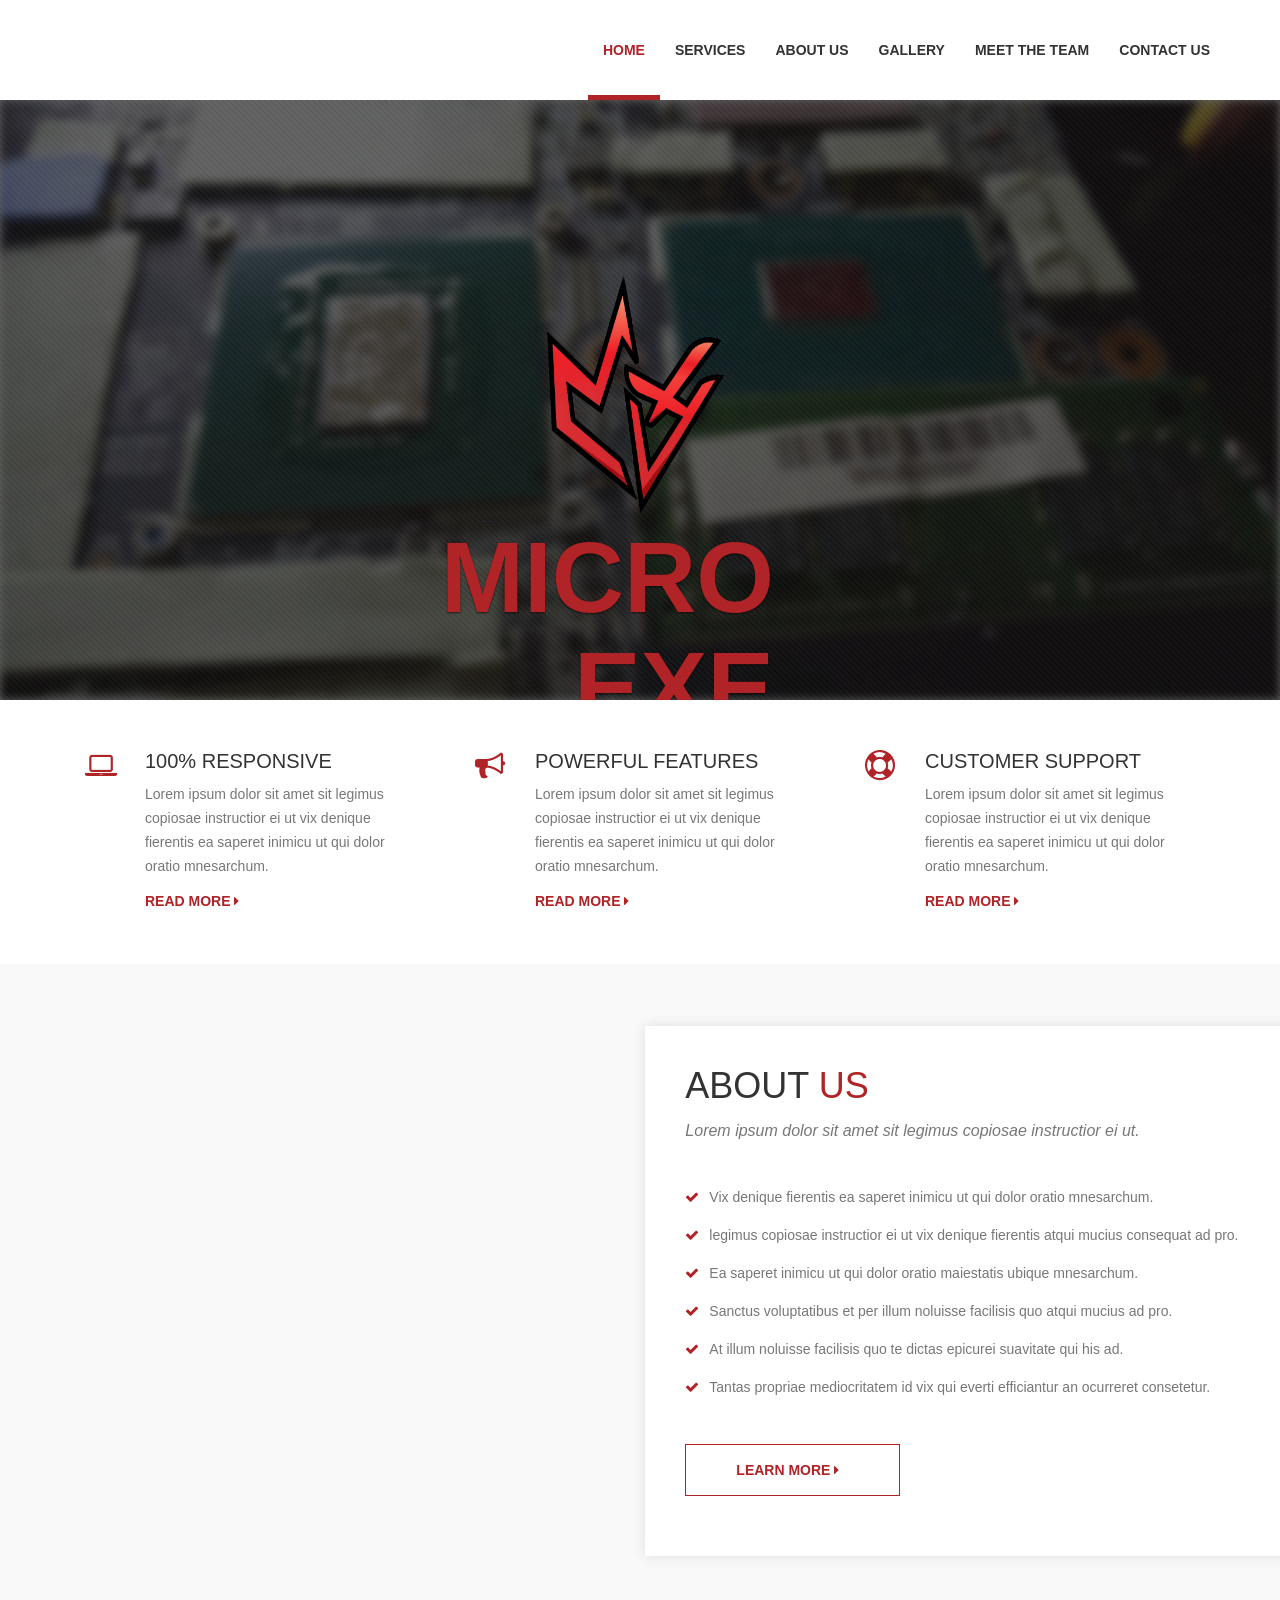
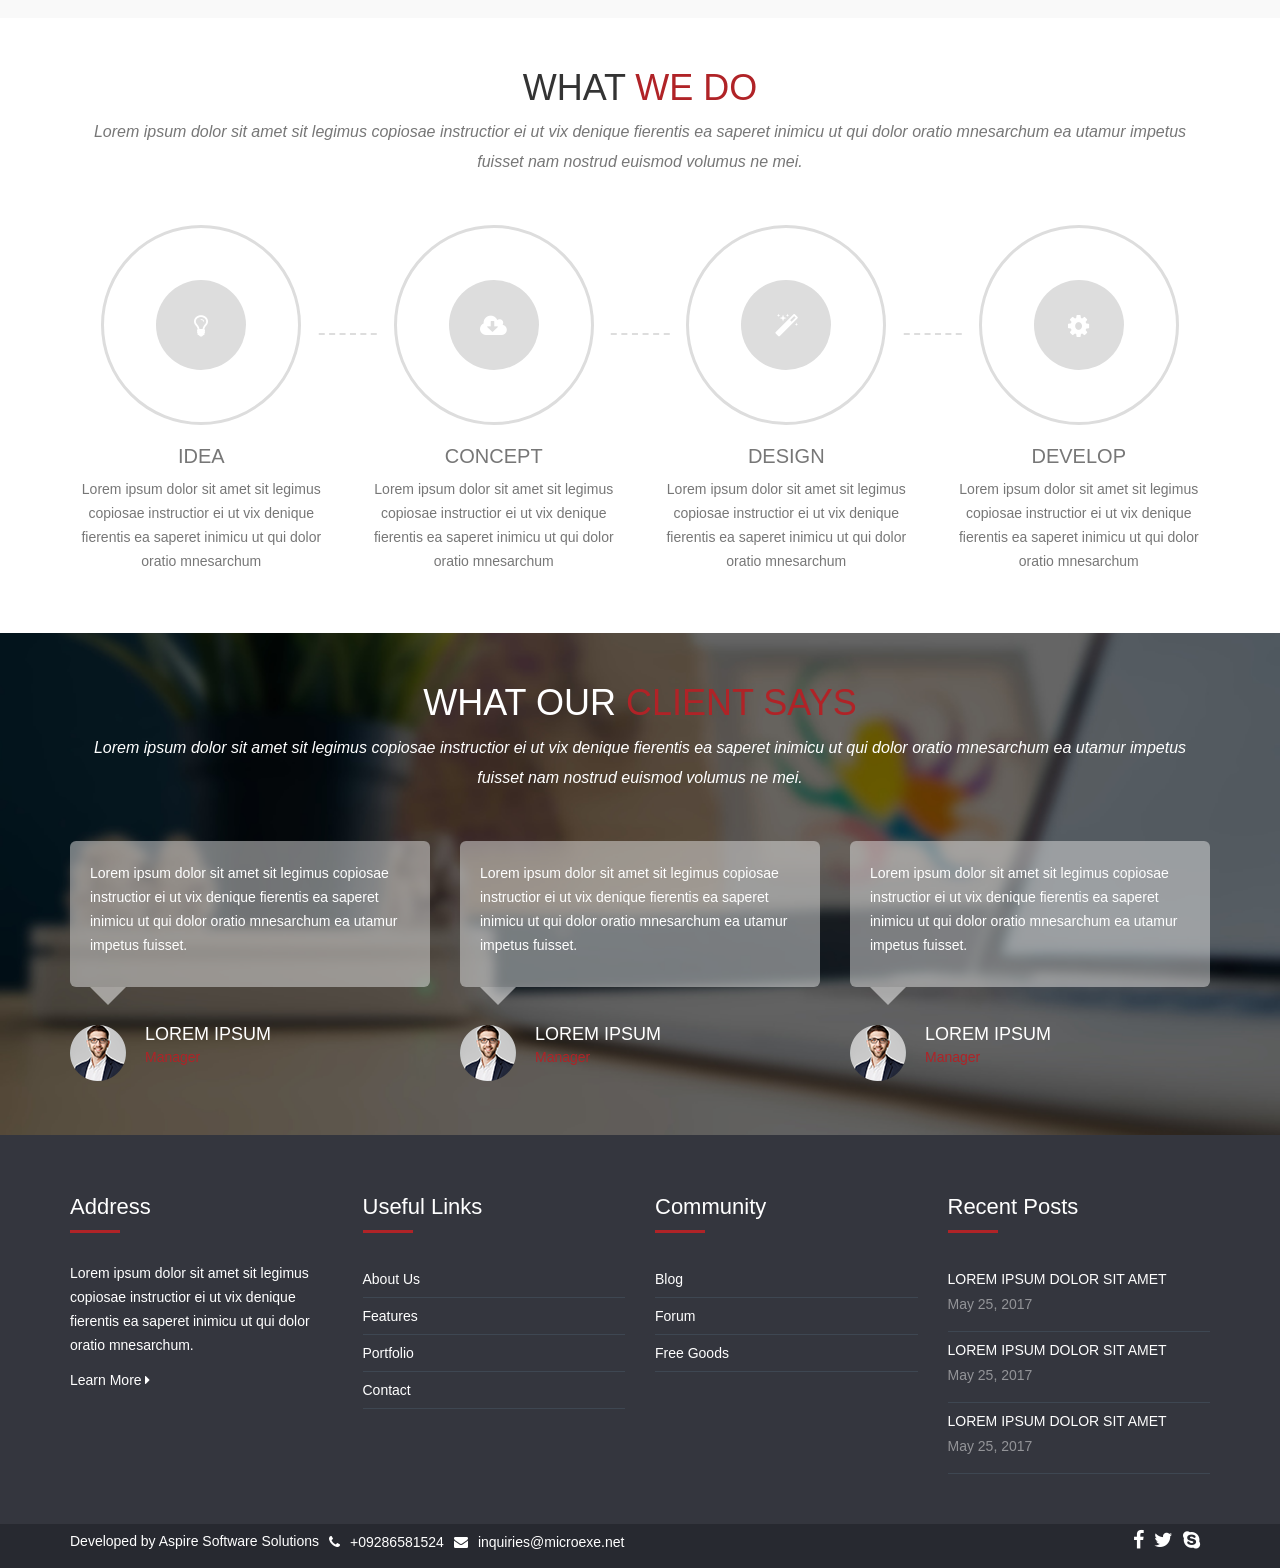
==== commit 1d8a83e9: "Update index.html" ====
--- a/index.html
+++ b/index.html
@@ -55,7 +55,7 @@
         <!-- Wrapper for slides -->
         <div class="carousel-inner">
             <div class="item active">
-                <div class="fill" style="background-image:url('img/banner-slide-1.jpg');"></div>
+                <div class="fill" style="background-image:url('img/mcxslide1.jpg');"></div>
                 <div class="carousel-caption slide-up">
                     <h1 class="banner_heading"><img src="img/mcxblacks.png" height="250" width="300"><span>Micro EXE</span></h1></img>
                     <p class="banner_txt">Blurred BG, services done via slideshow.</p>
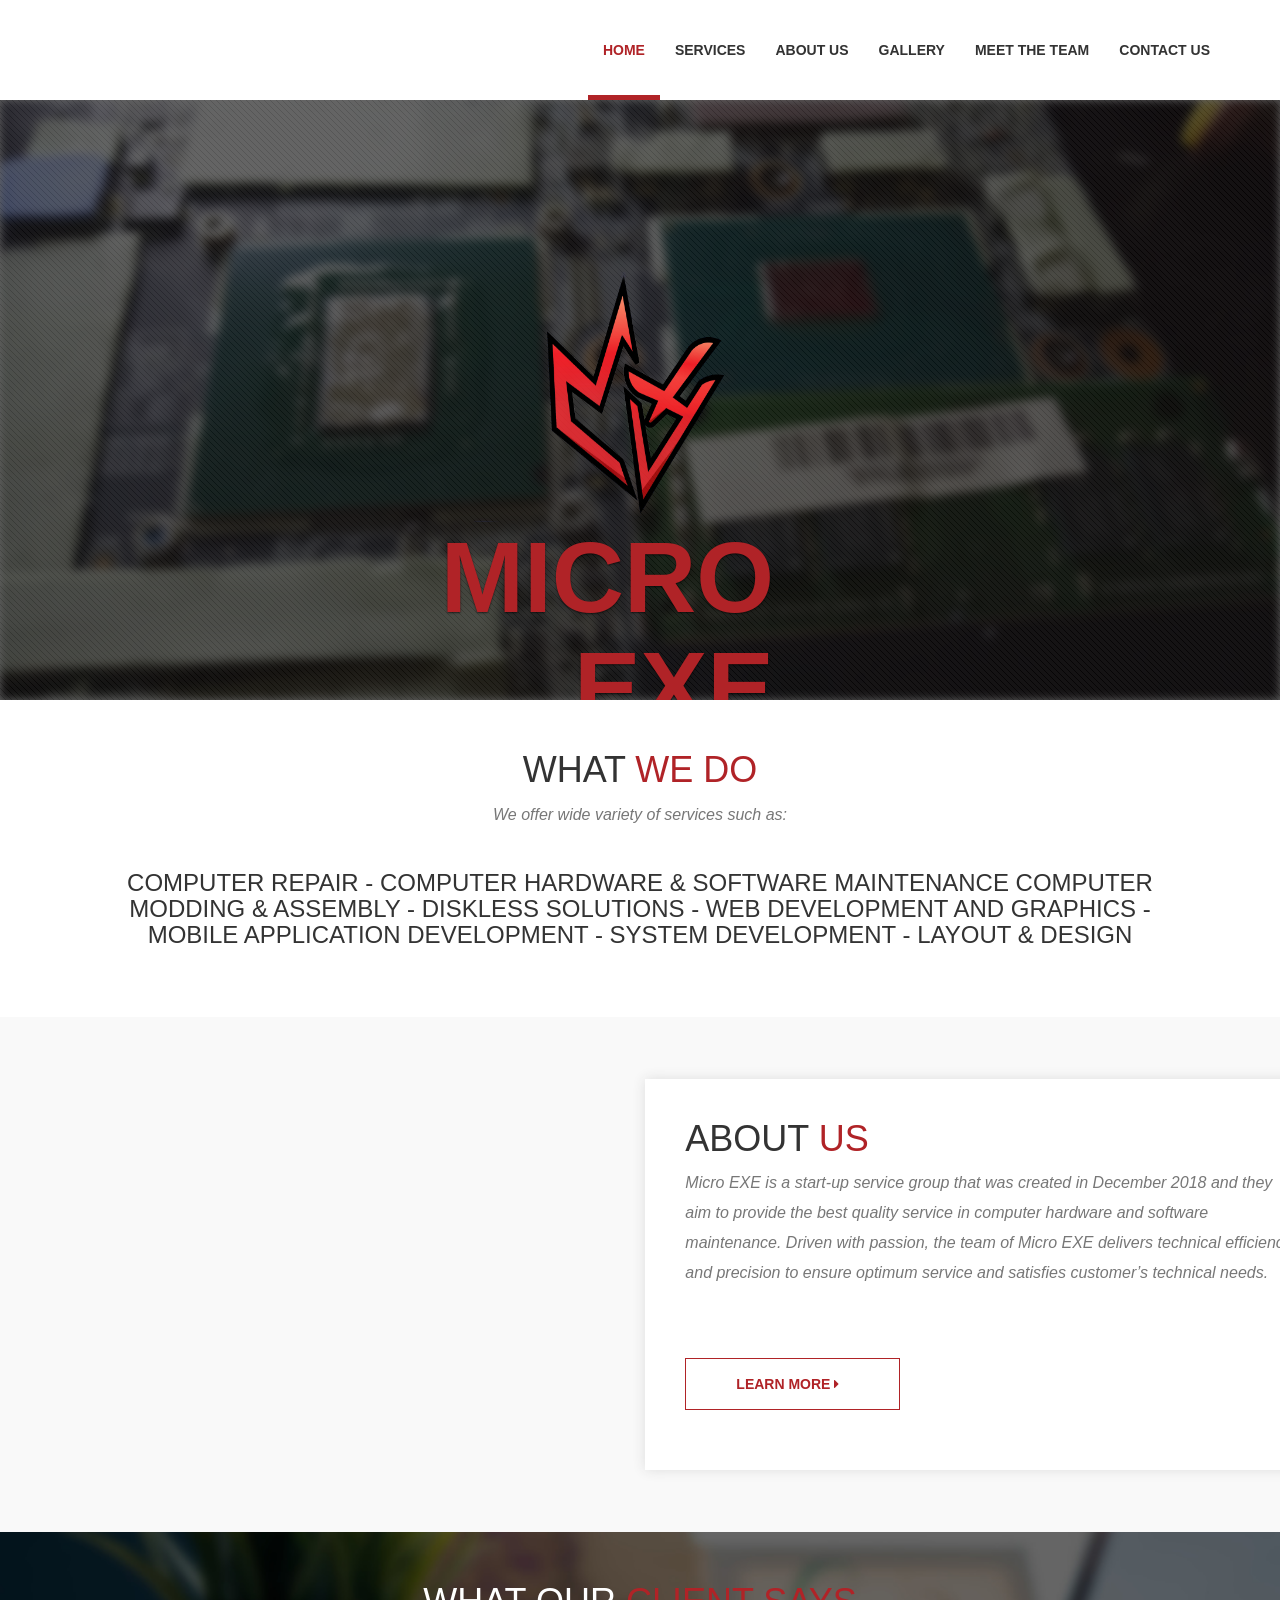
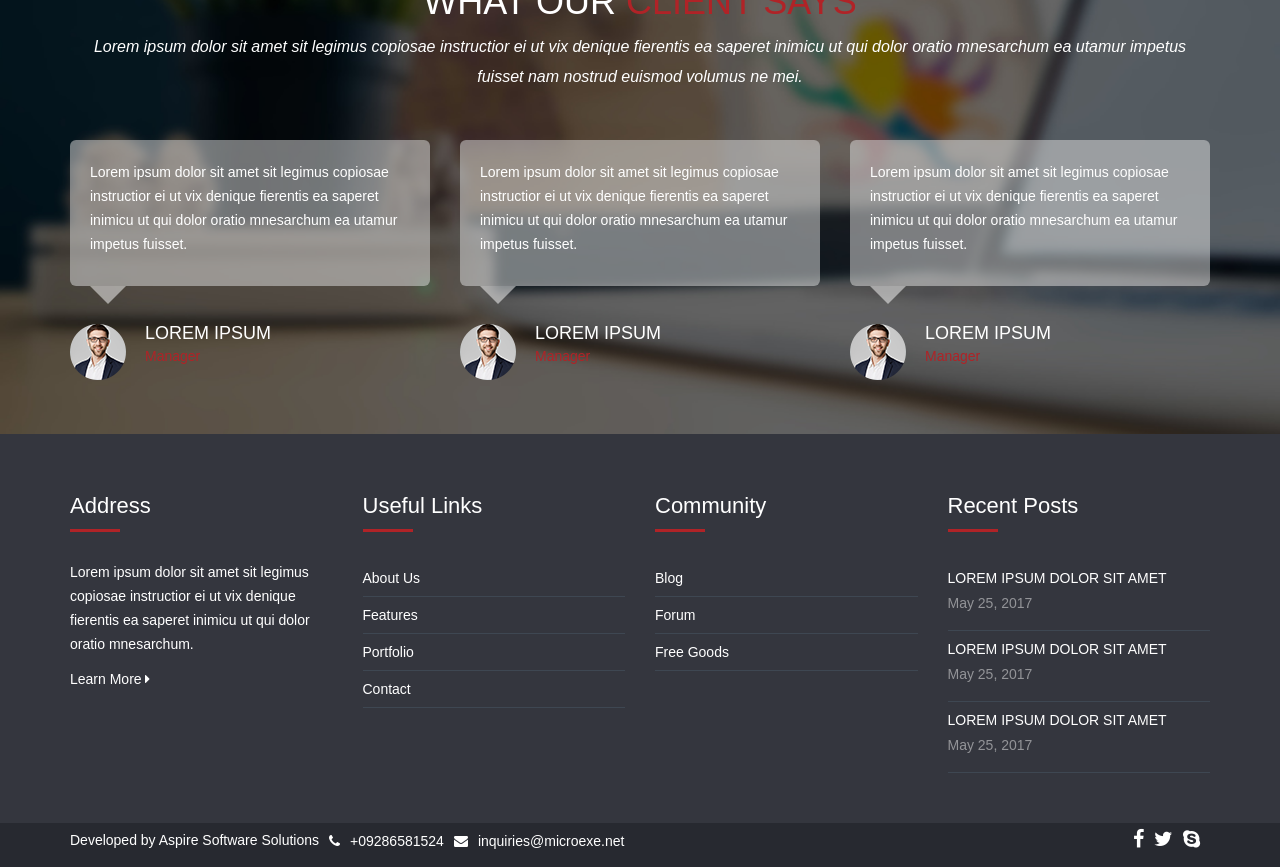
==== commit b543edc7: "update some updates, still to check soon." ====
--- a/index.html
+++ b/index.html
@@ -13,13 +13,11 @@
 
     <script src="https://ajax.googleapis.com/ajax/libs/jquery/3.2.1/jquery.min.js"></script>
     <script src="http://netdna.bootstrapcdn.com/bootstrap/3.3.1/js/bootstrap.min.js"></script>
-    <script src="./script/index.js"></script>
+    <script src="/script/index.js"></script>
+	<script src="/script/slide.js"></script>
 </head>
 
 <body id="wrapper" class="red">
-
-    
-
     <header>
         <nav class="navbar navbar-inverse">
             <div class="container">
@@ -54,44 +52,35 @@
 
         <!-- Wrapper for slides -->
         <div class="carousel-inner">
-            <div class="item active">
+            <div class="item">
+				
                 <div class="fill" style="background-image:url('img/mcxslide1.jpg');"></div>
                 <div class="carousel-caption slide-up">
                     <h1 class="banner_heading"><img src="img/mcxblacks.png" height="250" width="300"><span>Micro EXE</span></h1></img>
                     <p class="banner_txt">Blurred BG, services done via slideshow.</p>
                 </div>
+				
             
         </div>
     </div>
 
-    <section id="features">
-        <div class="container">
-            <div class="row">
-                <div class="col-md-4 col-xs-12 block">
-                    <div class="col-md-2 col-xs-2"><i class="fa fa-laptop feature_icon"></i></div>
-                    <div class="col-md-10 col-xs-10">
-                        <h4>100% Responsive</h4>
-                        <p>Lorem ipsum dolor sit amet sit legimus copiosae instructior ei ut vix denique fierentis ea saperet inimicu ut qui dolor oratio mnesarchum.</p>
-                        <a href="#" class="readmore">Read More <i class="fa fa-caret-right"></i></a>
-                    </div>
-                </div>
-                <div class="col-md-4 col-xs-12 block">
-                    <div class="col-md-2 col-xs-2"><i class="fa fa-bullhorn feature_icon"></i></div>
-                    <div class="col-md-10 col-xs-10">
-                        <h4>Powerful Features</h4>
-                        <p>Lorem ipsum dolor sit amet sit legimus copiosae instructior ei ut vix denique fierentis ea saperet inimicu ut qui dolor oratio mnesarchum.</p>
-                        <a href="#" class="readmore">Read More <i class="fa fa-caret-right"></i></a>
-                    </div>
-                </div>
-                <div class="col-md-4 col-xs-12 block">
-                    <div class="col-md-2 col-xs-2"><i class="fa fa-support feature_icon"></i></div>
-                    <div class="col-md-10 col-xs-10">
-                        <h4>Customer Support</h4>
-                        <p>Lorem ipsum dolor sit amet sit legimus copiosae instructior ei ut vix denique fierentis ea saperet inimicu ut qui dolor oratio mnesarchum.</p>
-                        <a href="#" class="readmore">Read More <i class="fa fa-caret-right"></i></a>
-                    </div>
-                </div>
-            </div>
+    <section id="process">
+        <div class="container">
+            <div class="section-heading text-center">
+                <div class="col-md-12 col-xs-12">
+                    <h1>What <span>We Do</span></h1>
+                    <p class="subheading">We offer wide variety of services such as:</p>
+					
+					<ul class="aboutul" style="text-align: center;">
+                        <li><h3>Computer Repair - Computer Hardware & Software Maintenance
+						Computer Modding & Assembly - Diskless Solutions - Web Development and Graphics
+						- Mobile APplication Development - System Development - Layout & Design</li>  </h3>
+
+                    </ul>
+                </div>
+            </div>
+            
+
         </div>
     </section>
 
@@ -105,87 +94,17 @@
                 <div class="text-block">
                     <div class="section-heading">
                         <h1>ABOUT <span>US</span></h1>
-                        <p class="subheading">Lorem ipsum dolor sit amet sit legimus copiosae instructior ei ut.</p>
-                    </div>
-
-                    <ul class="aboutul">
-                        <li> <i class="fa fa-check"></i>Vix denique fierentis ea saperet inimicu ut qui dolor oratio mnesarchum.</li>
-                        <li> <i class="fa fa-check"></i>legimus copiosae instructior ei ut vix denique fierentis atqui mucius consequat ad pro.</li>
-                        <li> <i class="fa fa-check"></i>Ea saperet inimicu ut qui dolor oratio maiestatis ubique mnesarchum.</li>
-                        <li> <i class="fa fa-check"></i>Sanctus voluptatibus et per illum noluisse facilisis quo atqui mucius ad pro.</li>
-                        <li> <i class="fa fa-check"></i>At illum noluisse facilisis quo te dictas epicurei suavitate qui his ad.</li>
-                        <li> <i class="fa fa-check"></i>Tantas propriae mediocritatem id vix qui everti efficiantur an ocurreret consetetur.</li>
-                    </ul>
-
+                        <p class="subheading">Micro EXE is a start-up service group that was created in December 2018 and 
+						they aim to provide the best quality 
+						service in computer hardware and software maintenance. Driven with passion, 
+						the team of Micro EXE delivers technical efficiency and precision to ensure optimum service and 
+						satisfies customer’s technical needs.</p>
+                    </div>
                     <button type="button" class="btn btn-primary slide">Learn More  <i class="fa fa-caret-right"></i> </button>
 
 
                 </div>
             </div>
-        </div>
-    </section>
-
-
-    <section id="process">
-        <div class="container">
-            <div class="section-heading text-center">
-                <div class="col-md-12 col-xs-12">
-                    <h1>What <span>We Do</span></h1>
-                    <p class="subheading">Lorem ipsum dolor sit amet sit legimus copiosae instructior ei ut vix denique fierentis ea saperet inimicu ut qui dolor oratio mnesarchum ea utamur impetus fuisset nam nostrud euismod volumus ne mei.</p>
-                </div>
-            </div>
-
-            <div class="row">
-                <div class="col-md-3 col-sm-6 block process-block">
-                    <div class="process-icon-holder">
-                        <div class="process-border">
-                            <span class="process-icon"><a href="#"><i class="fa fa-lightbulb-o feature_icon"></i></a></span></div>
-                        <div class="clearfix"></div>
-                    </div>
-
-                    <div class="process-text-block">
-                        <h4><a href="#">Idea</a></h4>
-                        <p>Lorem ipsum dolor sit amet sit legimus copiosae instructior ei ut vix denique fierentis ea saperet inimicu ut qui dolor oratio mnesarchum</p>
-                    </div>
-                </div>
-                <div class="col-md-3 col-sm-6 block process-block">
-                    <div class="process-icon-holder">
-                        <div class="process-border">
-                            <span class="process-icon"><a href="#"><i class="fa fa-cloud-download feature_icon"></i></a></span></div>
-                        <div class="clearfix"></div>
-                    </div>
-
-                    <div class="process-text-block">
-                        <h4><a href="#">Concept</a></h4>
-                        <p>Lorem ipsum dolor sit amet sit legimus copiosae instructior ei ut vix denique fierentis ea saperet inimicu ut qui dolor oratio mnesarchum</p>
-                    </div>
-                </div>
-                <div class="col-md-3 col-sm-6 block process-block">
-                    <div class="process-icon-holder">
-                        <div class="process-border">
-                            <span class="process-icon"><a href="#"><i class="fa fa-magic feature_icon"></i></a></span></div>
-                        <div class="clearfix"></div>
-                    </div>
-
-                    <div class="process-text-block">
-                        <h4><a href="#">Design</a></h4>
-                        <p>Lorem ipsum dolor sit amet sit legimus copiosae instructior ei ut vix denique fierentis ea saperet inimicu ut qui dolor oratio mnesarchum</p>
-                    </div>
-                </div>
-                <div class="col-md-3 col-sm-6 block process-block lastchild">
-                    <div class="process-icon-holder">
-                        <div class="process-border">
-                            <span class="process-icon"><a href="#"><i class="fa fa-cog feature_icon"></i></a></span></div>
-                        <div class="clearfix"></div>
-                    </div>
-
-                    <div class="process-text-block">
-                        <h4><a href="#">Develop</a></h4>
-                        <p>Lorem ipsum dolor sit amet sit legimus copiosae instructior ei ut vix denique fierentis ea saperet inimicu ut qui dolor oratio mnesarchum</p>
-                    </div>
-                </div>
-            </div>
-
         </div>
     </section>
 
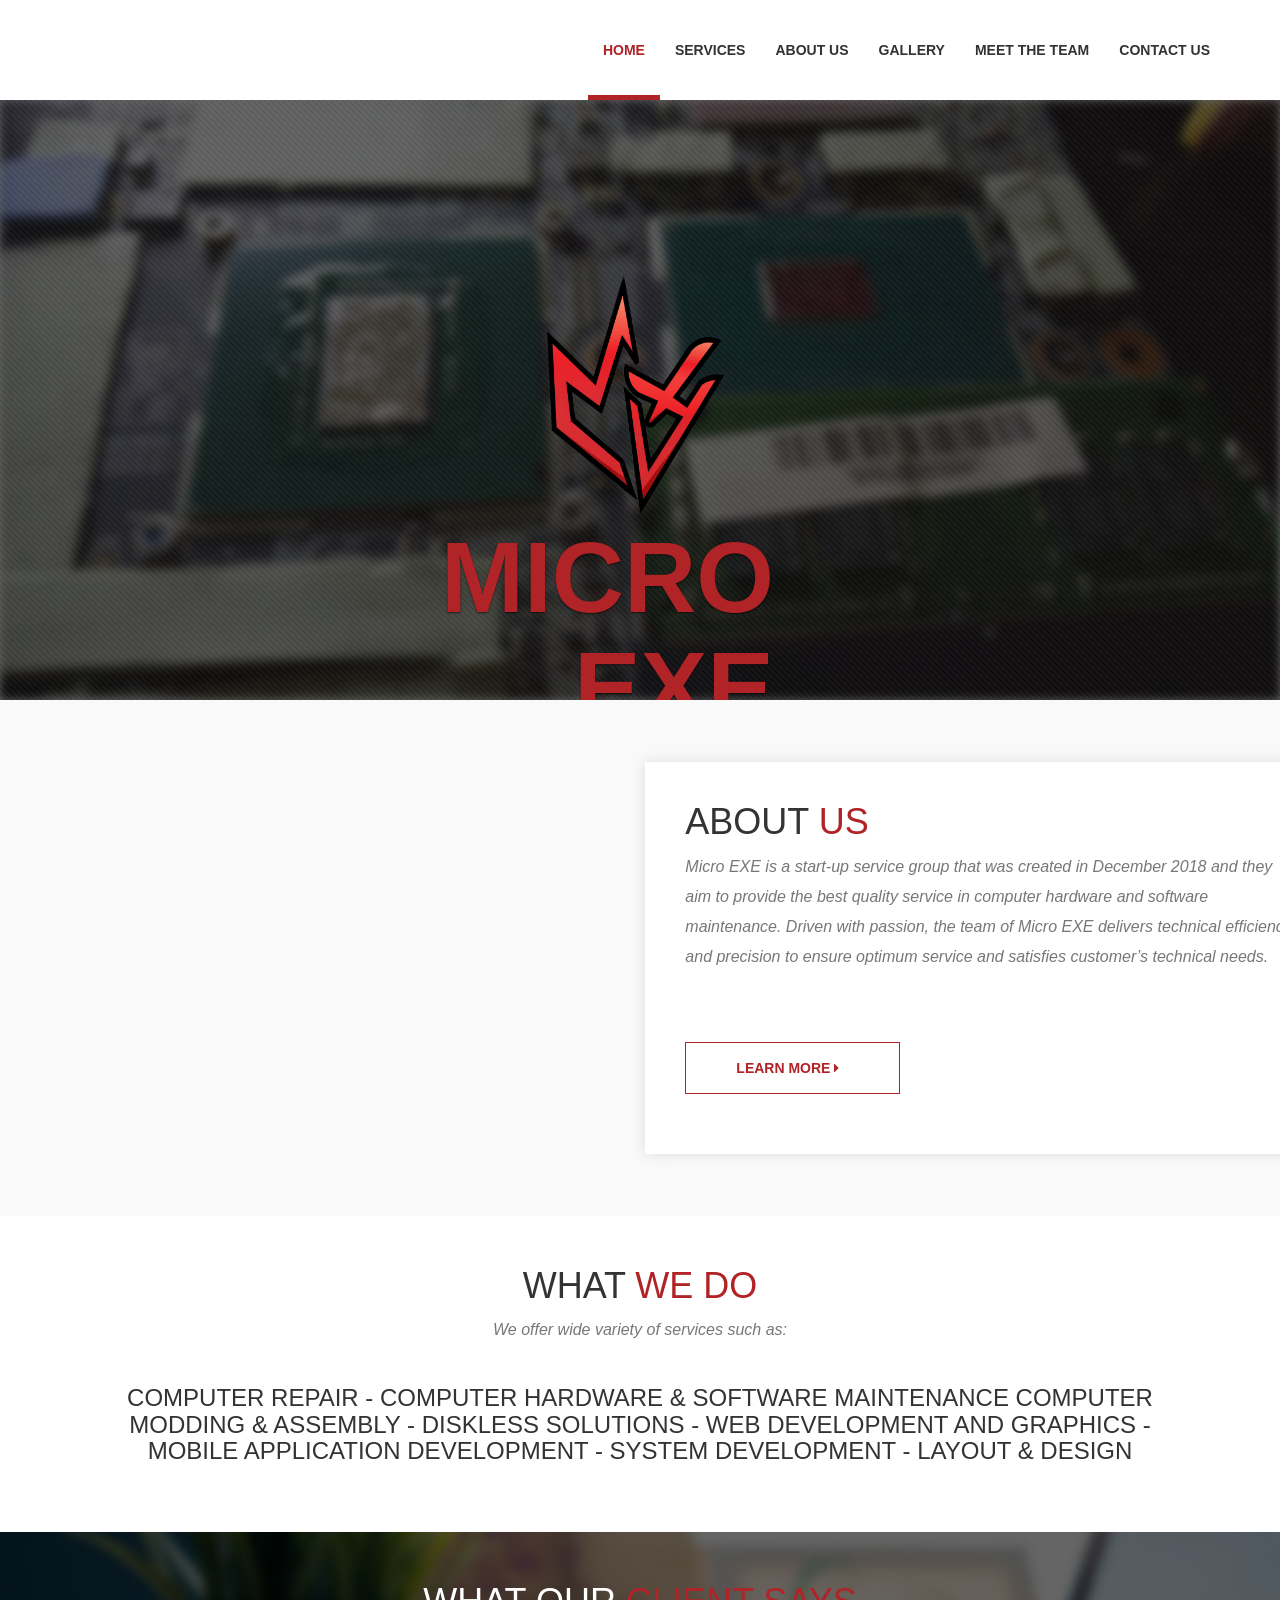
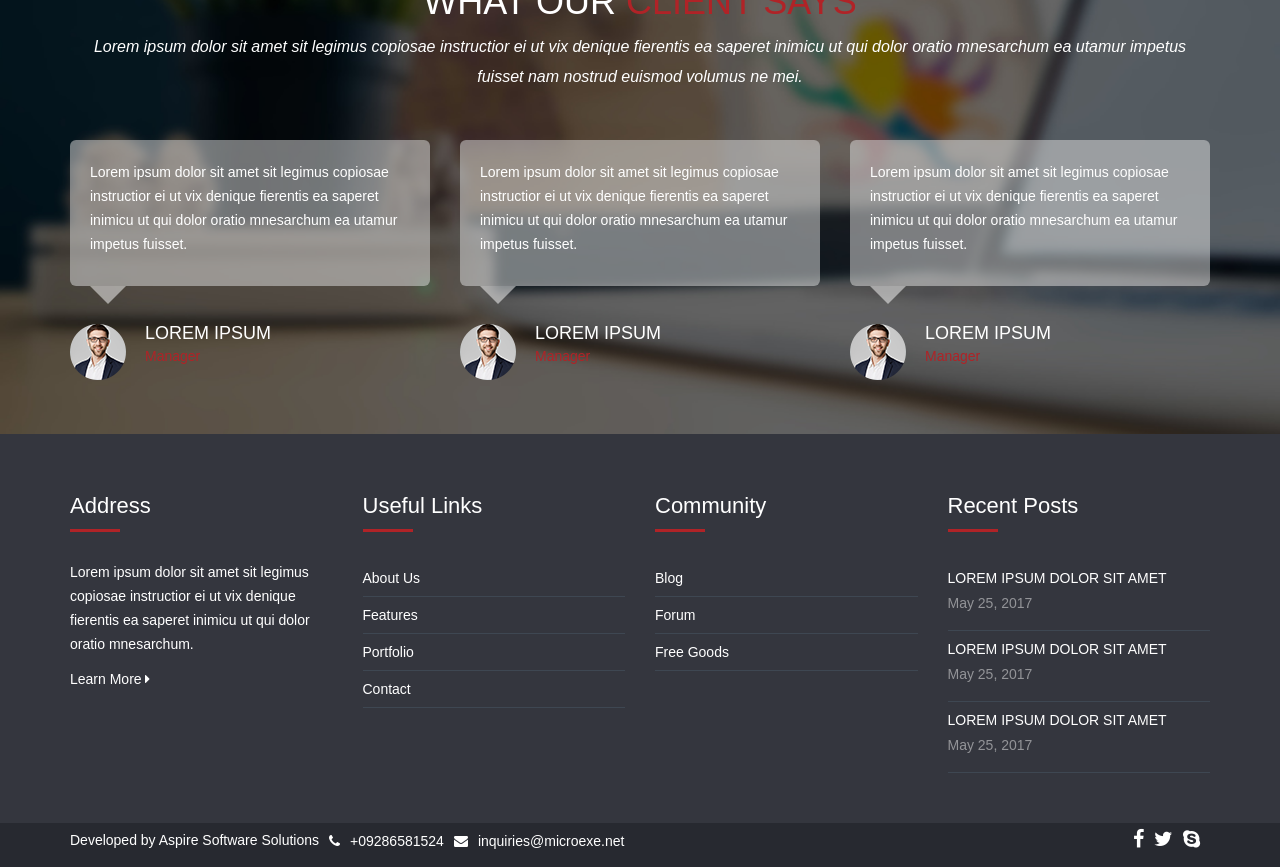
==== commit 051a0814: "update sticky fix" ====
--- a/index.html
+++ b/index.html
@@ -13,11 +13,13 @@
 
     <script src="https://ajax.googleapis.com/ajax/libs/jquery/3.2.1/jquery.min.js"></script>
     <script src="http://netdna.bootstrapcdn.com/bootstrap/3.3.1/js/bootstrap.min.js"></script>
-    <script src="/script/index.js"></script>
-	<script src="/script/slide.js"></script>
+    <script src="./script/index.js"></script>
 </head>
 
 <body id="wrapper" class="red">
+
+    
+
     <header>
         <nav class="navbar navbar-inverse">
             <div class="container">
@@ -52,17 +54,41 @@
 
         <!-- Wrapper for slides -->
         <div class="carousel-inner">
-            <div class="item">
-				
+            <div class="item active">
                 <div class="fill" style="background-image:url('img/mcxslide1.jpg');"></div>
                 <div class="carousel-caption slide-up">
                     <h1 class="banner_heading"><img src="img/mcxblacks.png" height="250" width="300"><span>Micro EXE</span></h1></img>
                     <p class="banner_txt">Blurred BG, services done via slideshow.</p>
                 </div>
-				
             
         </div>
     </div>
+
+
+
+    <section id="about">
+        
+
+        <div class="container-fluid">
+
+            <div class="col-md-7 col-md-offset-5 col-sm-8 col-sm-offset-2 col-xs-12 text-inner ">
+                <div class="text-block">
+                    <div class="section-heading">
+                        <h1>ABOUT <span>US</span></h1>
+                        <p class="subheading">Micro EXE is a start-up service group that was created in December 2018 and 
+						they aim to provide the best quality 
+						service in computer hardware and software maintenance. Driven with passion, 
+						the team of Micro EXE delivers technical efficiency and precision to ensure optimum service and 
+						satisfies customer’s technical needs.</p>
+
+                    <button type="button" class="btn btn-primary slide">Learn More  <i class="fa fa-caret-right"></i> </button>
+
+
+                </div>
+            </div>
+        </div>
+    </section>
+
 
     <section id="process">
         <div class="container">
@@ -81,30 +107,6 @@
             </div>
             
 
-        </div>
-    </section>
-
-
-    <section id="about">
-        
-
-        <div class="container-fluid">
-
-            <div class="col-md-7 col-md-offset-5 col-sm-8 col-sm-offset-2 col-xs-12 text-inner ">
-                <div class="text-block">
-                    <div class="section-heading">
-                        <h1>ABOUT <span>US</span></h1>
-                        <p class="subheading">Micro EXE is a start-up service group that was created in December 2018 and 
-						they aim to provide the best quality 
-						service in computer hardware and software maintenance. Driven with passion, 
-						the team of Micro EXE delivers technical efficiency and precision to ensure optimum service and 
-						satisfies customer’s technical needs.</p>
-                    </div>
-                    <button type="button" class="btn btn-primary slide">Learn More  <i class="fa fa-caret-right"></i> </button>
-
-
-                </div>
-            </div>
         </div>
     </section>
 
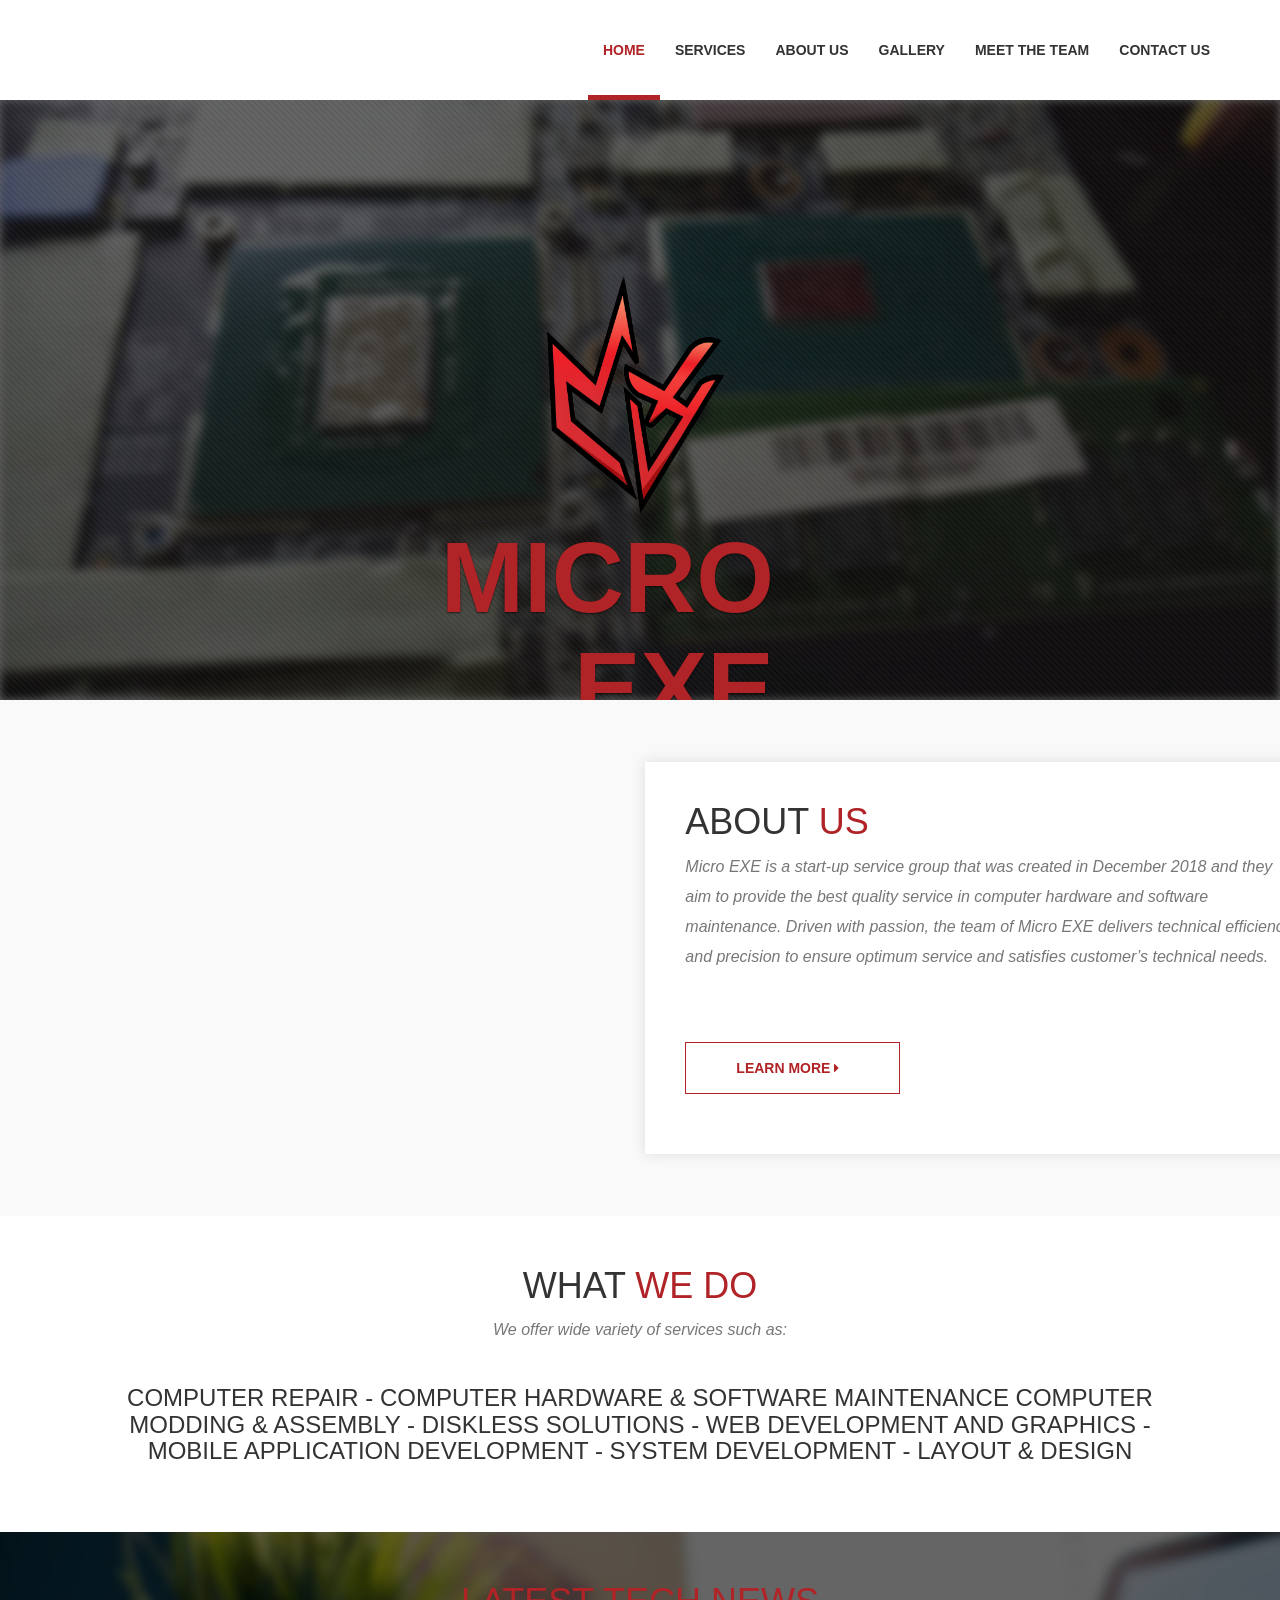
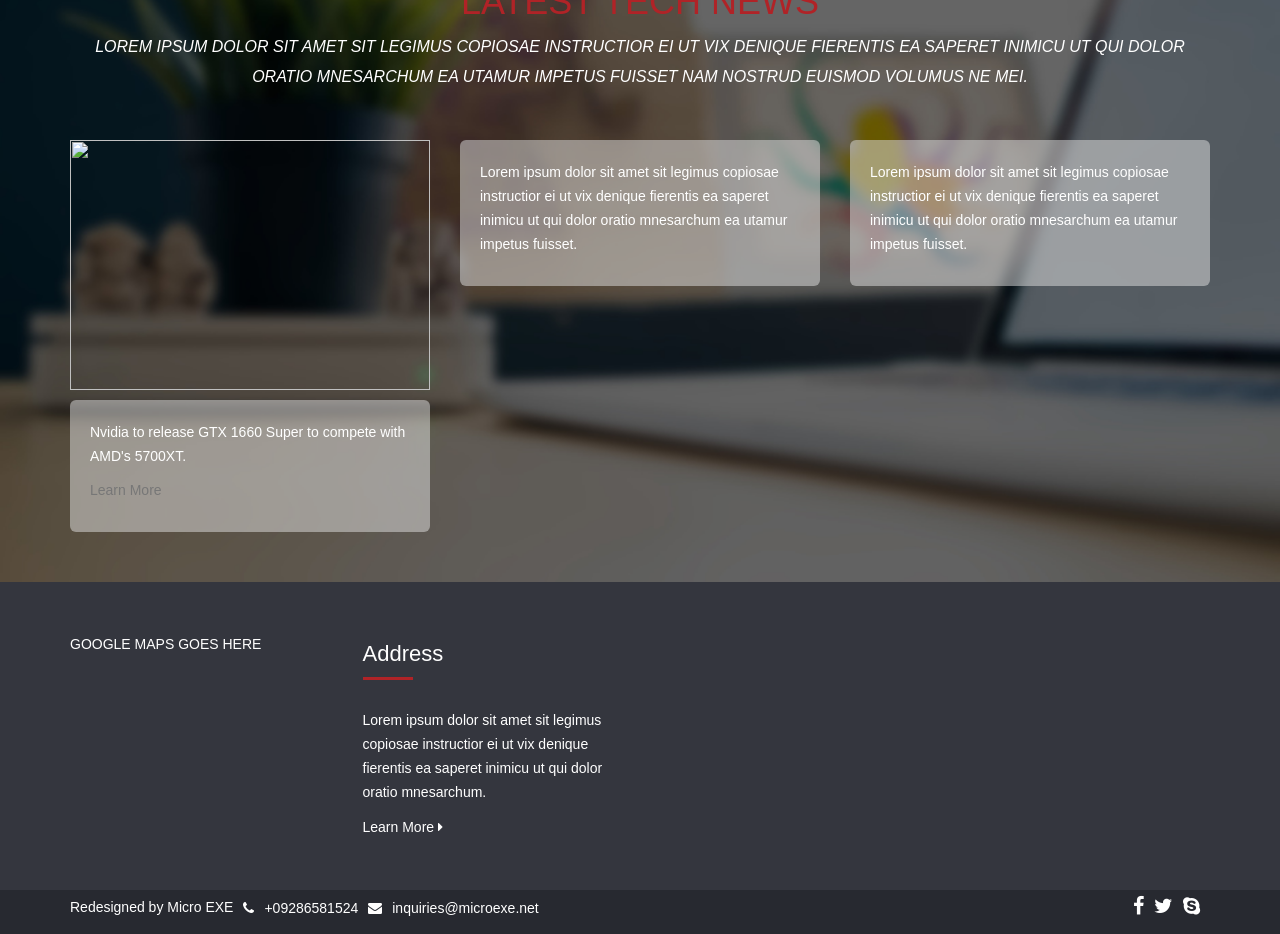
==== commit 0eab445d: "update last updates for 9/9/2019" ====
--- a/index.html
+++ b/index.html
@@ -115,24 +115,19 @@
         <div class="container">
             <div class="section-heading text-center">
                 <div class="col-md-12 col-xs-12">
-                    <h1>What Our <span>Client Says</span></h1>
+                    <h1><span>Latest Tech News</span><h1>
                     <p class="subheading">Lorem ipsum dolor sit amet sit legimus copiosae instructior ei ut vix denique fierentis ea saperet inimicu ut qui dolor oratio mnesarchum ea utamur impetus fuisset nam nostrud euismod volumus ne mei.</p>
                 </div>
             </div>
 
             <div class="row">
                 <div class="col-md-4 col-sm-12 block ">
+					<img src="img/rx5700xt.jpg" height="250" width="360" style="margin-bottom:10px;"></img>
                     <div class="testimonial_box">
-                        <p>Lorem ipsum dolor sit amet sit legimus copiosae instructior ei ut vix denique fierentis ea saperet inimicu ut qui dolor oratio mnesarchum ea utamur impetus fuisset. </p>
-                    </div>
-                    <div class="arrow-down"></div>
-                    <div class="testimonial_user">
-                        <div class="user-image"><img src="img/user1.png" alt="user" class="img-responsive" /></div>
-                        <div class="user-info">
-                            <h5>Lorem Ipsum</h5>
-                            <p>Manager</p>
-                        </div>
-                    </div>
+                        <p>Nvidia to release GTX 1660 Super to compete with AMD's 5700XT. </p>
+						<p><a href="">Learn More</a></p>
+                    </div>
+                    
                 </div>
 
 
@@ -140,28 +135,14 @@
                     <div class="testimonial_box">
                         <p>Lorem ipsum dolor sit amet sit legimus copiosae instructior ei ut vix denique fierentis ea saperet inimicu ut qui dolor oratio mnesarchum ea utamur impetus fuisset. </p>
                     </div>
-                    <div class="arrow-down"></div>
-                    <div class="testimonial_user">
-                        <div class="user-image"><img src="img/user1.png" alt="user" class="img-responsive" /></div>
-                        <div class="user-info">
-                            <h5>Lorem Ipsum</h5>
-                            <p>Manager</p>
-                        </div>
-                    </div>
+                    
                 </div>
 
                 <div class="col-md-4 col-sm-12 block">
                     <div class="testimonial_box">
                         <p>Lorem ipsum dolor sit amet sit legimus copiosae instructior ei ut vix denique fierentis ea saperet inimicu ut qui dolor oratio mnesarchum ea utamur impetus fuisset. </p>
                     </div>
-                    <div class="arrow-down"></div>
-                    <div class="testimonial_user">
-                        <div class="user-image"><img src="img/user1.png" alt="user" class="img-responsive" /></div>
-                        <div class="user-info">
-                            <h5>Lorem Ipsum</h5>
-                            <p>Manager</p>
-                        </div>
-                    </div>
+                    
                 </div>
 
 
@@ -177,6 +158,12 @@
     <section id="footer">
         <div class="container">
             <div class="row">
+                <div class="col-md-3 col-sm-3 col-xs-12 block">
+                    <div class="footer-block">
+                        <p>GOOGLE MAPS GOES HERE</p>
+                    </div>
+                </div>
+
                 <div class="col-md-3 col-sm-3 col-xs-12 block">
                     <div class="footer-block">
                         <h4>Address</h4>
@@ -187,52 +174,9 @@
                     </div>
                 </div>
 
-                <div class="col-md-3 col-sm-3 col-xs-12 block">
-                    <div class="footer-block">
-                        <h4>Useful Links</h4>
-                        <hr/>
-                        <ul class="footer-links">
-                            <li><a href="#">About Us</a></li>
-                            <li><a href="#">Features</a></li>
-                            <li><a href="#">Portfolio</a></li>
-                            <li><a href="#">Contact</a></li>
-                        </ul>
-                    </div>
-                </div>
-
-                <div class="col-md-3 col-sm-3 col-xs-12 block">
-                    <div class="footer-block">
-                        <h4>Community</h4>
-                        <hr/>
-                        <ul class="footer-links">
-                            <li><a href="#">Blog</a></li>
-                            <li><a href="#">Forum</a></li>
-                            <li><a href="#">Free Goods</a></li>
-                        </ul>
-                    </div>
-                </div>
-
-                <div class="col-md-3 col-sm-3 col-xs-12 <block></block>">
-                    <div class="footer-block">
-                        <h4>Recent Posts</h4>
-                        <hr/>
-                        <ul class="footer-links">
-                            <li>
-                                <a href="#" class="post">Lorem ipsum dolor sit amet</a>
-                                <p class="post-date">May 25, 2017</p>
-                            </li>
-                            <li>
-                                <a href="#" class="post">Lorem ipsum dolor sit amet</a>
-                                <p class="post-date">May 25, 2017</p>
-                            </li>
-                            <li>
-                                <a href="#" class="post">Lorem ipsum dolor sit amet</a>
-                                <p class="post-date">May 25, 2017</p>
-                            </li>
-
-                        </ul>
-                    </div>
-                </div>
+                
+
+                
             </div>
         </div>
 
@@ -255,7 +199,7 @@
                     
                 
                     <ul class="contact_links">
-					<li><p>Developed by Aspire Software Solutions</p></li>
+					<li><p>Redesigned by Micro EXE</p></li>
                         <li><i class="fa fa-phone"></i><a href="#">+09286581524</a></li>
                         <li><i class="fa fa-envelope"></i><a href="#">inquiries@microexe.net</a></li>
                     </ul>
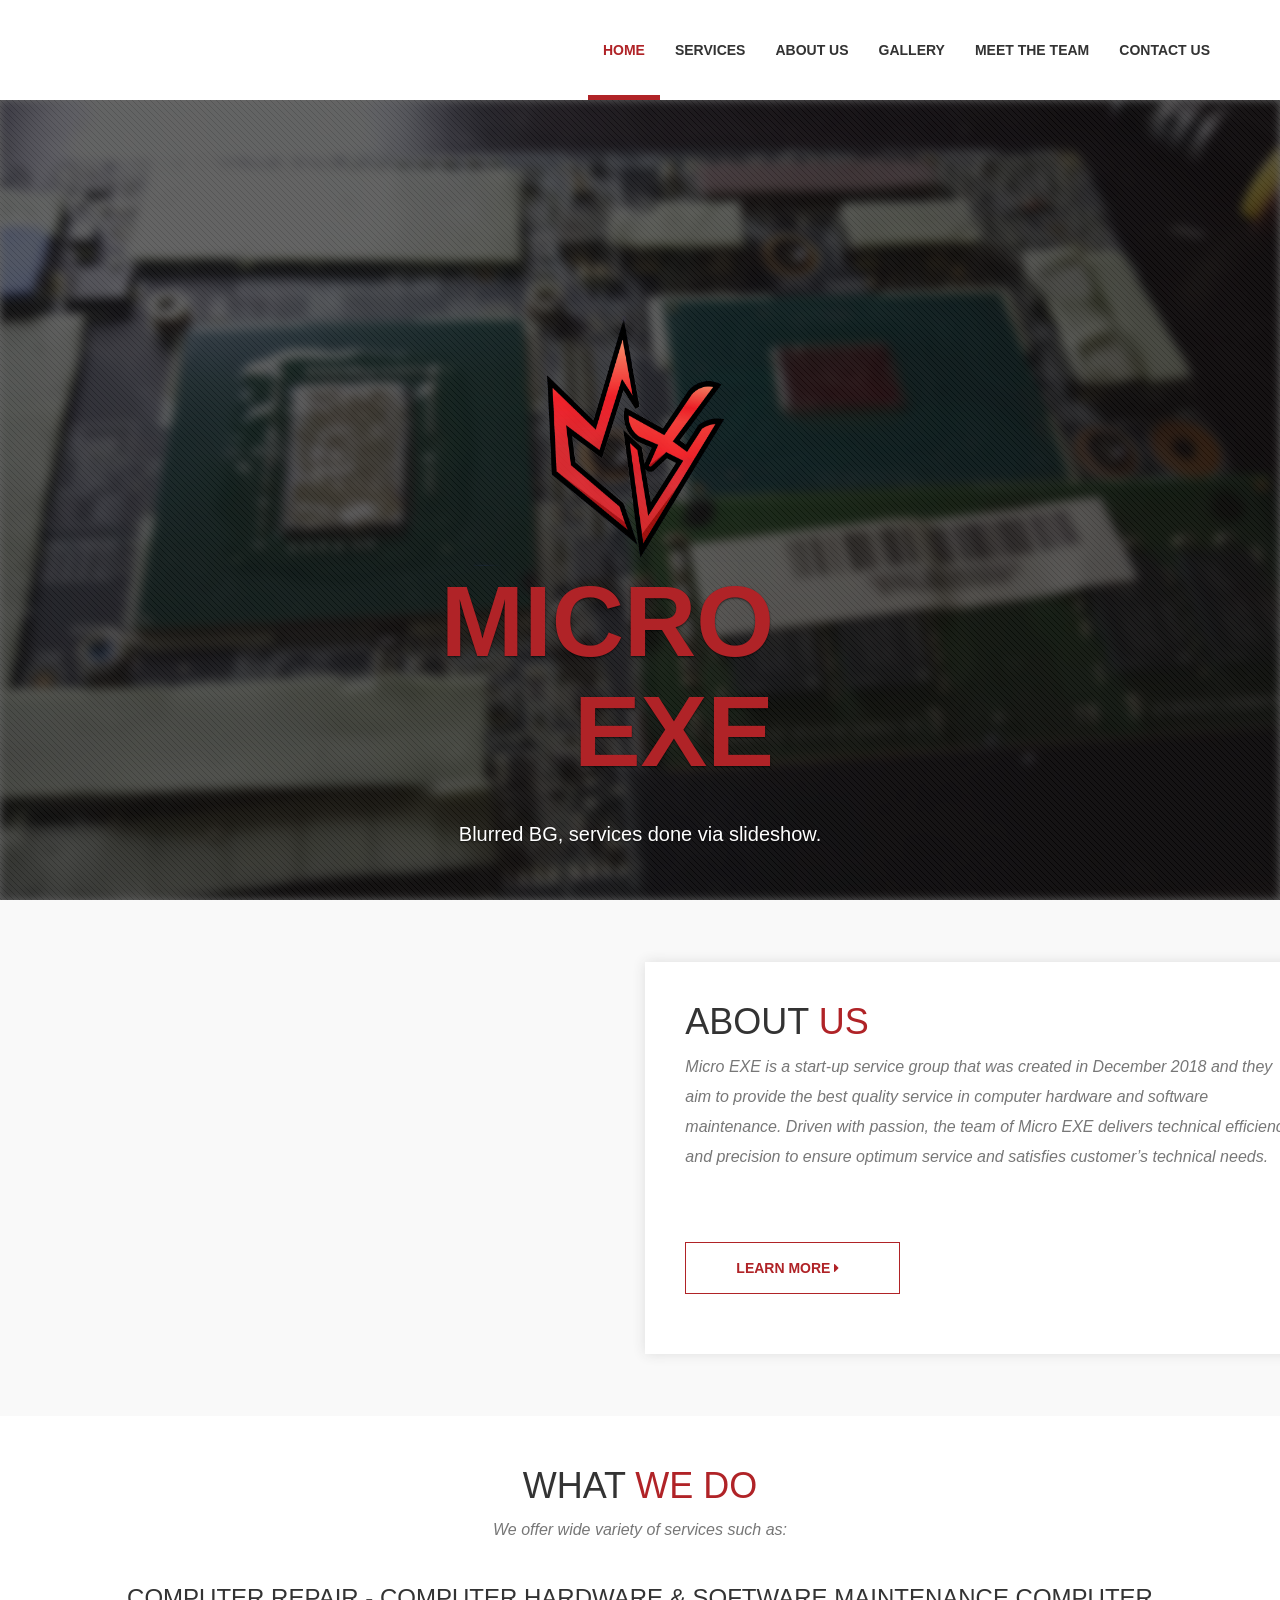
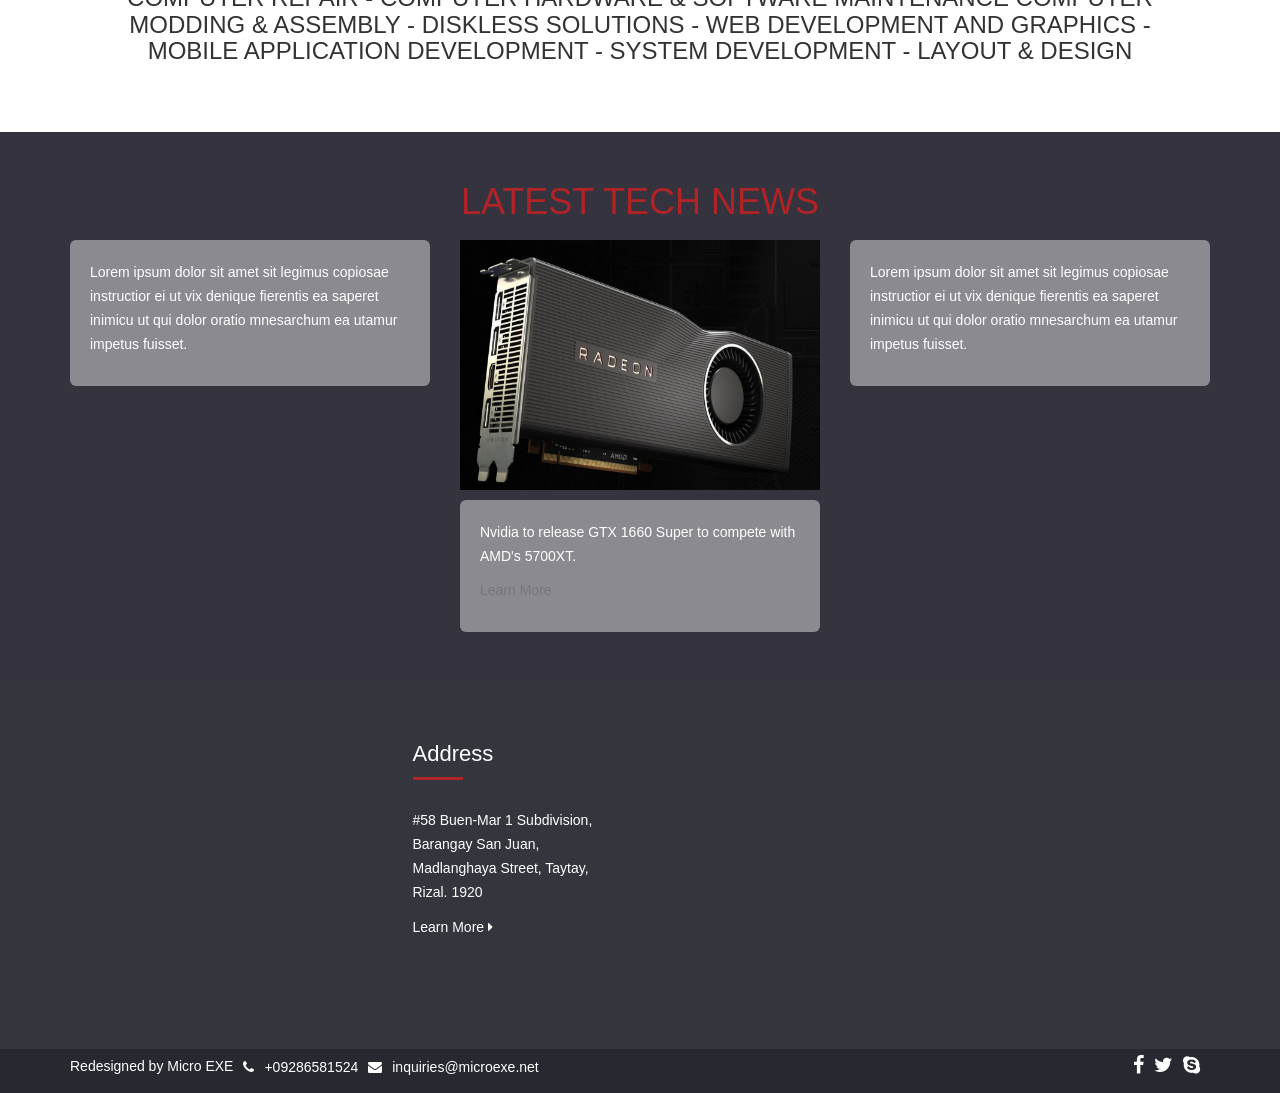
==== commit 6c8305d4: "Replacement to all several updates to everything" ====
--- a/index.html
+++ b/index.html
@@ -1,4 +1,4 @@
-<!DOCTYPE html>
+﻿<!DOCTYPE html>
 <html>
 
 <head>
@@ -63,6 +63,7 @@
             
         </div>
     </div>
+	</div>
 
 
 
@@ -115,21 +116,29 @@
         <div class="container">
             <div class="section-heading text-center">
                 <div class="col-md-12 col-xs-12">
+					
                     <h1><span>Latest Tech News</span><h1>
-                    <p class="subheading">Lorem ipsum dolor sit amet sit legimus copiosae instructior ei ut vix denique fierentis ea saperet inimicu ut qui dolor oratio mnesarchum ea utamur impetus fuisset nam nostrud euismod volumus ne mei.</p>
-                </div>
-            </div>
-
-            <div class="row">
-                <div class="col-md-4 col-sm-12 block ">
+                
+				</div>
+            </div>
+
+            <div class="row">
+                
+
+                <div class="col-md-4 col-sm-12 block">
+                    <div class="testimonial_box">
+                        <p>Lorem ipsum dolor sit amet sit legimus copiosae instructior ei ut vix denique fierentis ea saperet inimicu ut qui dolor oratio mnesarchum ea utamur impetus fuisset. </p>
+                    </div>
+                    
+                </div>
+				
+				<div class="col-md-4 col-sm-12 block ">
 					<img src="img/rx5700xt.jpg" height="250" width="360" style="margin-bottom:10px;"></img>
                     <div class="testimonial_box">
                         <p>Nvidia to release GTX 1660 Super to compete with AMD's 5700XT. </p>
 						<p><a href="">Learn More</a></p>
                     </div>
-                    
-                </div>
-
+                </div>
 
                 <div class="col-md-4 col-sm-12 block">
                     <div class="testimonial_box">
@@ -137,17 +146,10 @@
                     </div>
                     
                 </div>
-
-                <div class="col-md-4 col-sm-12 block">
-                    <div class="testimonial_box">
-                        <p>Lorem ipsum dolor sit amet sit legimus copiosae instructior ei ut vix denique fierentis ea saperet inimicu ut qui dolor oratio mnesarchum ea utamur impetus fuisset. </p>
-                    </div>
-                    
-                </div>
-
-
-            </div>
-        </div>
+			</div>
+
+            </div>
+
 
     </section>
 
@@ -160,15 +162,15 @@
             <div class="row">
                 <div class="col-md-3 col-sm-3 col-xs-12 block">
                     <div class="footer-block">
-                        <p>GOOGLE MAPS GOES HERE</p>
+                        <p><iframe src="https://www.google.com/maps/embed?pb=!1m14!1m12!1m3!1d759.6879109034933!2d121.13096427453534!3d14.564181687054807!2m3!1f0!2f0!3f0!3m2!1i1024!2i768!4f13.1!5e1!3m2!1sen!2sph!4v1568114356159!5m2!1sen!2sph" width="300" height="250" frameborder="0" style="border:0;" allowfullscreen=""></iframe></p>
                     </div>
                 </div>
 
                 <div class="col-md-3 col-sm-3 col-xs-12 block">
-                    <div class="footer-block">
+                    <div class="footer-block" style="margin-left:50px;">
                         <h4>Address</h4>
                         <hr/>
-                        <p>Lorem ipsum dolor sit amet sit legimus copiosae instructior ei ut vix denique fierentis ea saperet inimicu ut qui dolor oratio mnesarchum.
+                        <p>#58 Buen-Mar 1 Subdivision, Barangay San Juan, Madlanghaya Street, Taytay, Rizal. 1920
                         </p>
                         <a href="#" class="learnmore">Learn More <i class="fa fa-caret-right"></i></a>
                     </div>
--- a/scss/skin.css
+++ b/scss/skin.css
@@ -442,4 +442,4 @@
 }
 body.red #login-reg .form-box .btn {
 	background-color: #b02327;
-}
+}
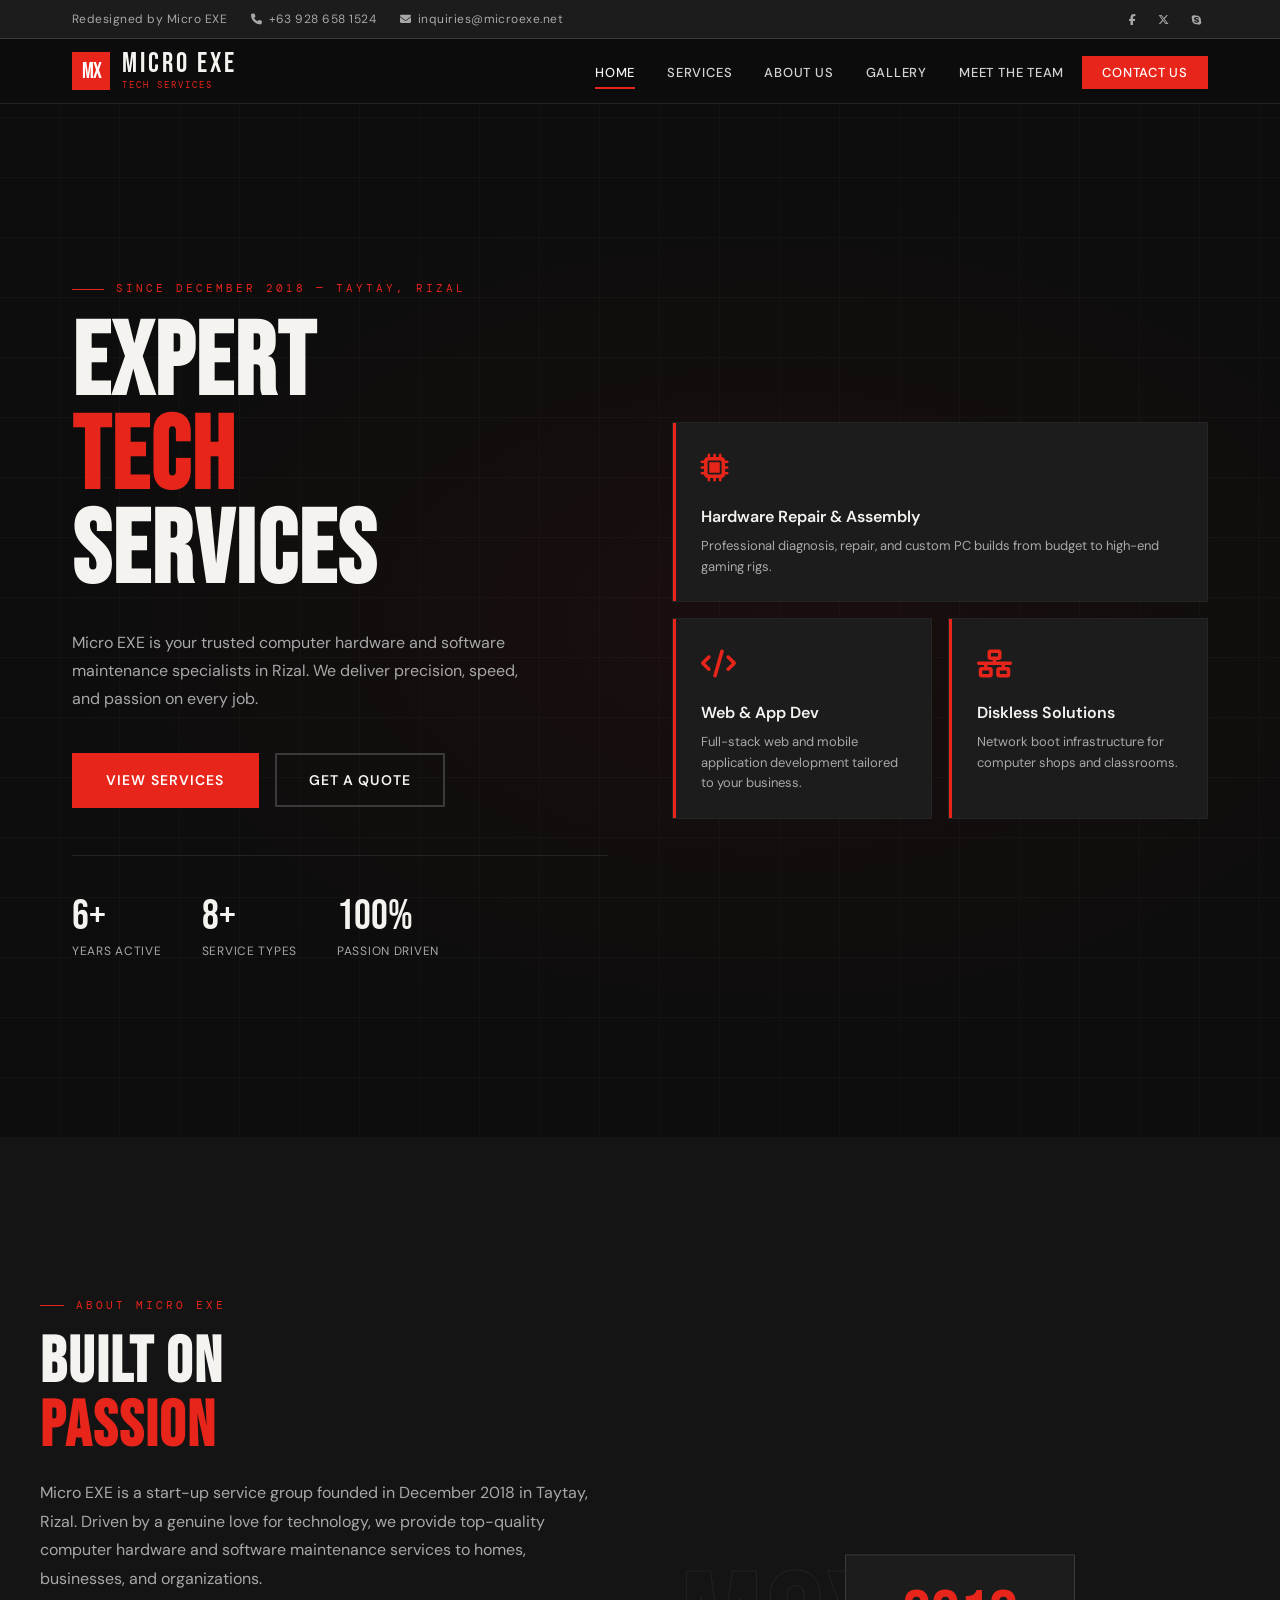
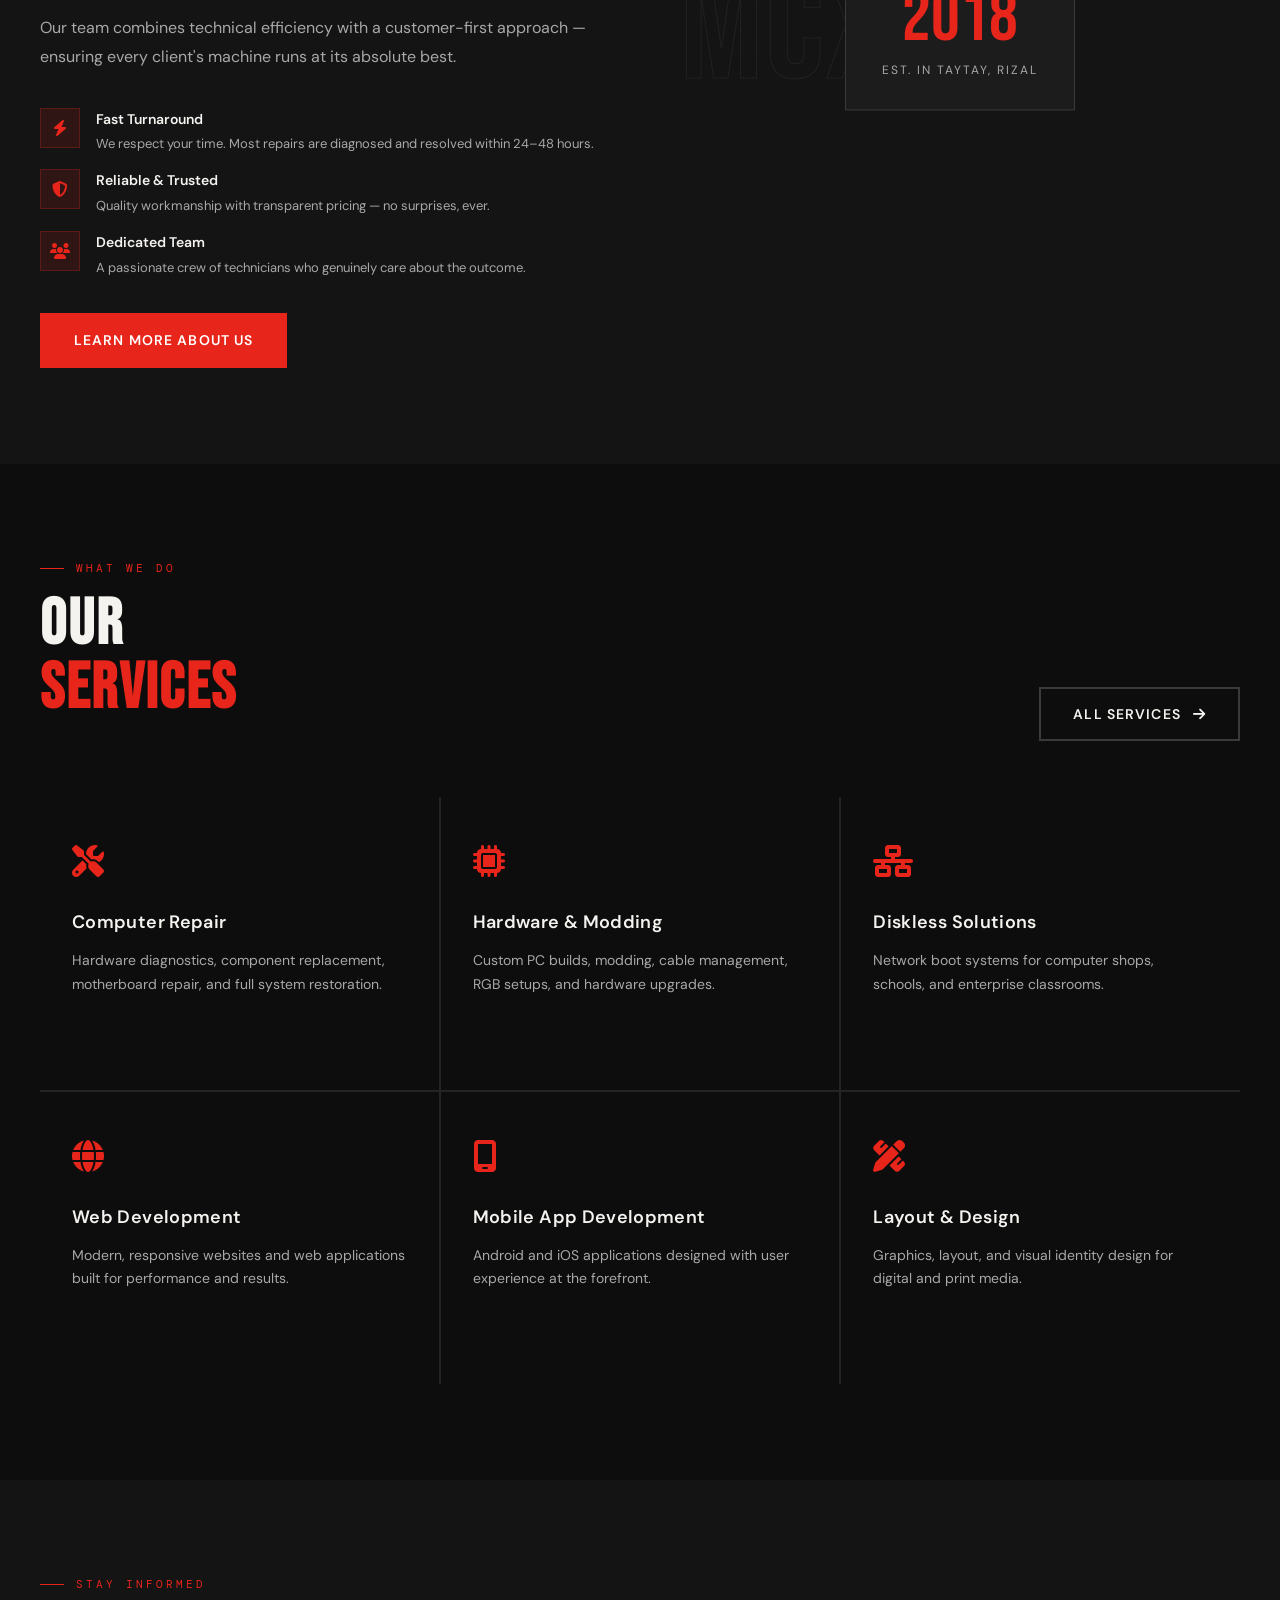
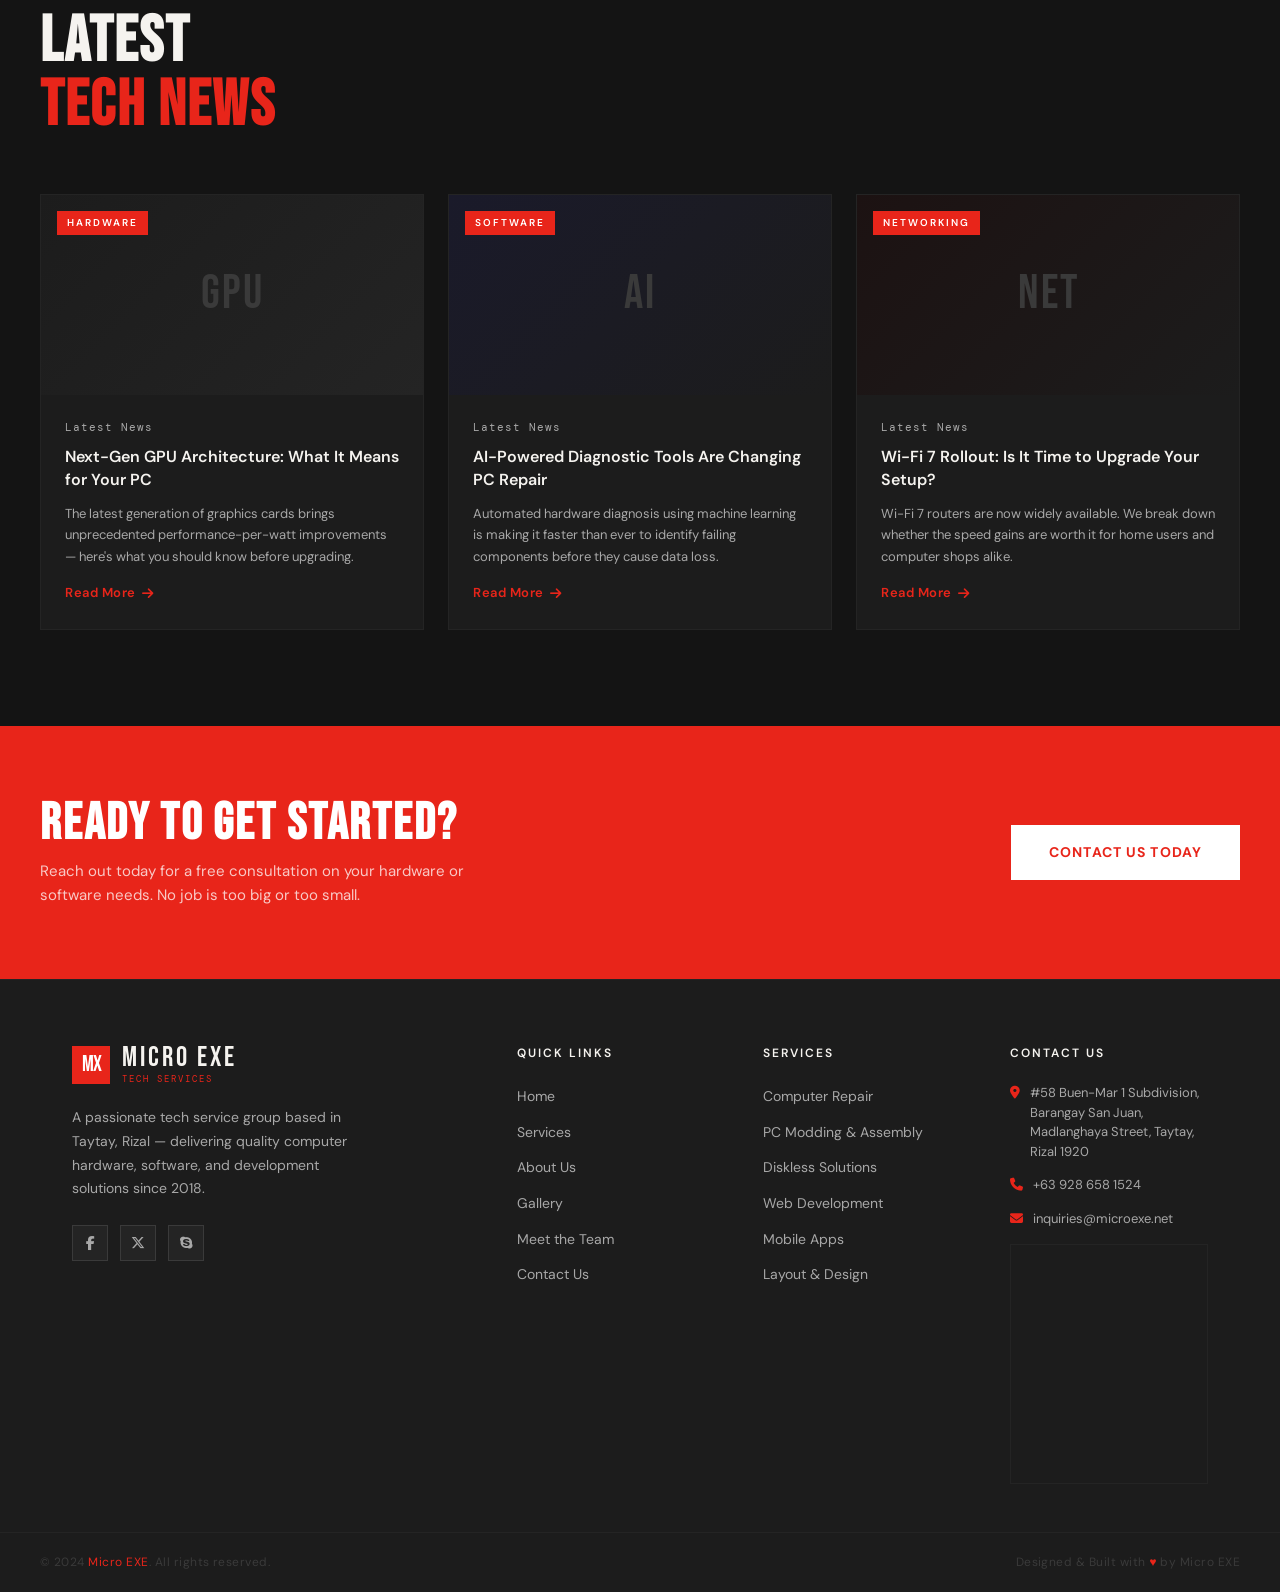
==== commit ad491bad: "Update index.html Revamped Design 2026" ====
--- a/index.html
+++ b/index.html
@@ -1,224 +1,1105 @@
-﻿<!DOCTYPE html>
-<html>
-
+<!DOCTYPE html>
+<html lang="en">
 <head>
-    <meta charset="utf-8">
-    <meta http-equiv="X-UA-Compatible" content="IE=edge">
-    <title>Home</title>
-    <meta content="width=device-width, initial-scale=1, maximum-scale=1, user-scalable=no" name="viewport">
-    <link rel="stylesheet" href="https://cdnjs.cloudflare.com/ajax/libs/font-awesome/4.5.0/css/font-awesome.min.css">
-    <link rel="stylesheet" href="scss/main.css">
-    <link rel="stylesheet" href="scss/skin.css">
-	<link rel = "icon" href = "img/favicon.ico">
-
-    <script src="https://ajax.googleapis.com/ajax/libs/jquery/3.2.1/jquery.min.js"></script>
-    <script src="http://netdna.bootstrapcdn.com/bootstrap/3.3.1/js/bootstrap.min.js"></script>
-    <script src="./script/index.js"></script>
+<meta charset="utf-8">
+<meta http-equiv="X-UA-Compatible" content="IE=edge">
+<meta name="viewport" content="width=device-width, initial-scale=1">
+<title>Micro EXE — Computer Hardware & Software Services</title>
+<link rel="preconnect" href="https://fonts.googleapis.com">
+<link href="https://fonts.googleapis.com/css2?family=Bebas+Neue&family=DM+Sans:wght@300;400;500;600&family=DM+Mono:wght@400;500&display=swap" rel="stylesheet">
+<link rel="stylesheet" href="https://cdnjs.cloudflare.com/ajax/libs/font-awesome/6.5.0/css/all.min.css">
+<style>
+  *, *::before, *::after { box-sizing: border-box; margin: 0; padding: 0; }
+
+  :root {
+    --red: #e8251a;
+    --red-dark: #b01a12;
+    --red-dim: rgba(232,37,26,0.12);
+    --black: #0d0d0d;
+    --dark: #141414;
+    --dark2: #1c1c1c;
+    --dark3: #242424;
+    --mid: #3a3a3a;
+    --light: #a8a8a8;
+    --lighter: #d4d4d4;
+    --white: #f5f3ef;
+    --accent: #ff6b35;
+    --font-display: 'Bebas Neue', sans-serif;
+    --font-body: 'DM Sans', sans-serif;
+    --font-mono: 'DM Mono', monospace;
+  }
+
+  html { scroll-behavior: smooth; }
+
+  body {
+    font-family: var(--font-body);
+    background: var(--black);
+    color: var(--white);
+    overflow-x: hidden;
+    line-height: 1.6;
+  }
+
+  /* ─── TOP BAR ─── */
+  .topbar {
+    background: var(--dark2);
+    border-bottom: 1px solid var(--mid);
+    padding: 8px 0;
+    font-size: 12px;
+    color: var(--light);
+    letter-spacing: 0.04em;
+  }
+  .topbar-inner {
+    max-width: 1200px;
+    margin: 0 auto;
+    padding: 0 32px;
+    display: flex;
+    justify-content: space-between;
+    align-items: center;
+    flex-wrap: wrap;
+    gap: 8px;
+  }
+  .topbar-links { display: flex; gap: 24px; align-items: center; }
+  .topbar-links a, .topbar-social a {
+    color: var(--light);
+    text-decoration: none;
+    transition: color 0.2s;
+  }
+  .topbar-links a:hover, .topbar-social a:hover { color: var(--red); }
+  .topbar-links i, .topbar-social i { margin-right: 6px; font-size: 11px; }
+  .topbar-social { display: flex; gap: 16px; }
+  .topbar-social a { font-size: 14px; }
+
+  /* ─── NAV ─── */
+  nav {
+    position: sticky;
+    top: 0;
+    z-index: 100;
+    background: rgba(13,13,13,0.95);
+    backdrop-filter: blur(16px);
+    border-bottom: 1px solid var(--dark3);
+    padding: 0;
+  }
+  .nav-inner {
+    max-width: 1200px;
+    margin: 0 auto;
+    padding: 0 32px;
+    display: flex;
+    align-items: center;
+    justify-content: space-between;
+    height: 64px;
+  }
+  .logo {
+    display: flex;
+    align-items: center;
+    gap: 12px;
+    text-decoration: none;
+  }
+  .logo-mark {
+    width: 38px;
+    height: 38px;
+    background: var(--red);
+    display: flex;
+    align-items: center;
+    justify-content: center;
+    font-family: var(--font-display);
+    font-size: 22px;
+    color: #fff;
+    letter-spacing: -1px;
+  }
+  .logo-text {
+    font-family: var(--font-display);
+    font-size: 28px;
+    letter-spacing: 3px;
+    color: var(--white);
+    line-height: 1;
+  }
+  .logo-sub {
+    font-family: var(--font-mono);
+    font-size: 9px;
+    letter-spacing: 2px;
+    color: var(--red);
+    text-transform: uppercase;
+    display: block;
+    margin-top: -2px;
+  }
+  .nav-links { display: flex; gap: 4px; list-style: none; }
+  .nav-links a {
+    padding: 8px 14px;
+    text-decoration: none;
+    color: var(--lighter);
+    font-size: 13px;
+    font-weight: 500;
+    letter-spacing: 0.06em;
+    text-transform: uppercase;
+    transition: color 0.2s;
+    position: relative;
+  }
+  .nav-links a::after {
+    content: '';
+    position: absolute;
+    bottom: 0;
+    left: 14px;
+    right: 14px;
+    height: 2px;
+    background: var(--red);
+    transform: scaleX(0);
+    transition: transform 0.2s;
+  }
+  .nav-links a:hover { color: var(--white); }
+  .nav-links a:hover::after, .nav-links a.active::after { transform: scaleX(1); }
+  .nav-links a.active { color: var(--white); }
+  .nav-cta {
+    background: var(--red);
+    color: #fff !important;
+    padding: 8px 20px !important;
+  }
+  .nav-cta::after { display: none !important; }
+  .nav-cta:hover { background: var(--red-dark); }
+  .hamburger { display: none; background: none; border: none; cursor: pointer; color: var(--white); font-size: 22px; }
+
+  /* ─── HERO ─── */
+  .hero {
+    position: relative;
+    min-height: 92vh;
+    display: flex;
+    align-items: center;
+    overflow: hidden;
+    background: var(--black);
+  }
+  .hero-bg {
+    position: absolute;
+    inset: 0;
+    background:
+      radial-gradient(ellipse 80% 60% at 60% 50%, rgba(232,37,26,0.06) 0%, transparent 70%),
+      repeating-linear-gradient(0deg, transparent, transparent 59px, rgba(255,255,255,0.025) 59px, rgba(255,255,255,0.025) 60px),
+      repeating-linear-gradient(90deg, transparent, transparent 59px, rgba(255,255,255,0.025) 59px, rgba(255,255,255,0.025) 60px);
+  }
+  .hero-content {
+    position: relative;
+    max-width: 1200px;
+    margin: 0 auto;
+    padding: 80px 32px;
+    display: grid;
+    grid-template-columns: 1fr 1fr;
+    gap: 64px;
+    align-items: center;
+  }
+  .hero-tag {
+    font-family: var(--font-mono);
+    font-size: 11px;
+    letter-spacing: 3px;
+    color: var(--red);
+    text-transform: uppercase;
+    margin-bottom: 20px;
+    display: flex;
+    align-items: center;
+    gap: 12px;
+  }
+  .hero-tag::before {
+    content: '';
+    width: 32px;
+    height: 1px;
+    background: var(--red);
+  }
+  .hero h1 {
+    font-family: var(--font-display);
+    font-size: clamp(64px, 8vw, 110px);
+    line-height: 0.92;
+    letter-spacing: 2px;
+    color: var(--white);
+    margin-bottom: 28px;
+  }
+  .hero h1 .highlight {
+    color: var(--red);
+    display: block;
+  }
+  .hero-desc {
+    font-size: 16px;
+    color: var(--light);
+    max-width: 460px;
+    line-height: 1.75;
+    margin-bottom: 40px;
+  }
+  .hero-actions { display: flex; gap: 16px; flex-wrap: wrap; }
+  .btn-primary {
+    background: var(--red);
+    color: #fff;
+    border: 2px solid var(--red);
+    padding: 14px 32px;
+    font-family: var(--font-body);
+    font-size: 14px;
+    font-weight: 600;
+    letter-spacing: 0.08em;
+    text-transform: uppercase;
+    text-decoration: none;
+    cursor: pointer;
+    transition: all 0.2s;
+    display: inline-block;
+  }
+  .btn-primary:hover { background: var(--red-dark); border-color: var(--red-dark); }
+  .btn-outline {
+    background: transparent;
+    color: var(--white);
+    border: 2px solid var(--mid);
+    padding: 14px 32px;
+    font-family: var(--font-body);
+    font-size: 14px;
+    font-weight: 600;
+    letter-spacing: 0.08em;
+    text-transform: uppercase;
+    text-decoration: none;
+    cursor: pointer;
+    transition: all 0.2s;
+    display: inline-block;
+  }
+  .btn-outline:hover { border-color: var(--lighter); color: var(--white); }
+  .hero-stats {
+    display: flex;
+    gap: 40px;
+    margin-top: 48px;
+    padding-top: 40px;
+    border-top: 1px solid var(--dark3);
+  }
+  .stat-num {
+    font-family: var(--font-display);
+    font-size: 42px;
+    color: var(--white);
+    line-height: 1;
+  }
+  .stat-label {
+    font-size: 12px;
+    color: var(--light);
+    letter-spacing: 0.06em;
+    text-transform: uppercase;
+    margin-top: 4px;
+  }
+  .hero-visual {
+    display: flex;
+    flex-direction: column;
+    gap: 16px;
+  }
+  .hero-card {
+    background: var(--dark2);
+    border: 1px solid var(--dark3);
+    padding: 24px 28px;
+    position: relative;
+    overflow: hidden;
+    transition: border-color 0.2s;
+  }
+  .hero-card:hover { border-color: var(--mid); }
+  .hero-card::before {
+    content: '';
+    position: absolute;
+    top: 0; left: 0;
+    width: 3px;
+    height: 100%;
+    background: var(--red);
+  }
+  .hero-card-icon {
+    font-size: 28px;
+    color: var(--red);
+    margin-bottom: 12px;
+  }
+  .hero-card h3 {
+    font-size: 16px;
+    font-weight: 600;
+    color: var(--white);
+    margin-bottom: 6px;
+  }
+  .hero-card p {
+    font-size: 13px;
+    color: var(--light);
+    line-height: 1.6;
+  }
+  .card-row { display: grid; grid-template-columns: 1fr 1fr; gap: 16px; }
+
+  /* ─── SECTION COMMON ─── */
+  section { padding: 96px 32px; }
+  .section-inner { max-width: 1200px; margin: 0 auto; }
+  .section-tag {
+    font-family: var(--font-mono);
+    font-size: 11px;
+    letter-spacing: 3px;
+    color: var(--red);
+    text-transform: uppercase;
+    display: flex;
+    align-items: center;
+    gap: 12px;
+    margin-bottom: 16px;
+  }
+  .section-tag::before { content: ''; width: 24px; height: 1px; background: var(--red); }
+  h2.section-title {
+    font-family: var(--font-display);
+    font-size: clamp(40px, 5vw, 64px);
+    letter-spacing: 2px;
+    line-height: 1;
+    color: var(--white);
+    margin-bottom: 20px;
+  }
+  h2.section-title span { color: var(--red); }
+  .section-sub {
+    font-size: 16px;
+    color: var(--light);
+    max-width: 560px;
+    line-height: 1.75;
+  }
+
+  /* ─── ABOUT ─── */
+  #about { background: var(--dark); }
+  .about-grid {
+    display: grid;
+    grid-template-columns: 1fr 1fr;
+    gap: 80px;
+    align-items: center;
+    margin-top: 64px;
+  }
+  .about-text p {
+    color: var(--light);
+    font-size: 16px;
+    line-height: 1.8;
+    margin-bottom: 20px;
+  }
+  .about-features { margin-top: 36px; display: flex; flex-direction: column; gap: 16px; }
+  .about-feat {
+    display: flex;
+    align-items: flex-start;
+    gap: 16px;
+  }
+  .about-feat-icon {
+    width: 40px;
+    height: 40px;
+    min-width: 40px;
+    background: var(--red-dim);
+    border: 1px solid rgba(232,37,26,0.25);
+    display: flex;
+    align-items: center;
+    justify-content: center;
+    color: var(--red);
+    font-size: 16px;
+  }
+  .about-feat h4 { font-size: 14px; font-weight: 600; color: var(--white); margin-bottom: 4px; }
+  .about-feat p { font-size: 13px; color: var(--light); margin: 0; line-height: 1.5; }
+  .about-graphic {
+    position: relative;
+  }
+  .about-big-text {
+    font-family: var(--font-display);
+    font-size: clamp(80px, 12vw, 160px);
+    line-height: 0.85;
+    color: transparent;
+    -webkit-text-stroke: 1px rgba(255,255,255,0.06);
+    letter-spacing: 2px;
+    user-select: none;
+    pointer-events: none;
+  }
+  .about-badge {
+    position: absolute;
+    top: 50%;
+    left: 50%;
+    transform: translate(-50%, -50%);
+    background: var(--dark2);
+    border: 1px solid var(--mid);
+    padding: 28px 36px;
+    text-align: center;
+    min-width: 220px;
+  }
+  .about-badge-num {
+    font-family: var(--font-display);
+    font-size: 72px;
+    color: var(--red);
+    line-height: 1;
+  }
+  .about-badge-label {
+    font-size: 12px;
+    letter-spacing: 2px;
+    text-transform: uppercase;
+    color: var(--light);
+    margin-top: 6px;
+  }
+
+  /* ─── SERVICES ─── */
+  #services { background: var(--black); }
+  .services-header {
+    display: flex;
+    justify-content: space-between;
+    align-items: flex-end;
+    margin-bottom: 56px;
+    flex-wrap: wrap;
+    gap: 24px;
+  }
+  .services-grid {
+    display: grid;
+    grid-template-columns: repeat(3, 1fr);
+    gap: 2px;
+    background: var(--dark3);
+  }
+  .service-card {
+    background: var(--black);
+    padding: 40px 32px;
+    position: relative;
+    overflow: hidden;
+    transition: background 0.3s;
+    cursor: default;
+  }
+  .service-card:hover { background: var(--dark2); }
+  .service-card:hover .service-num { opacity: 1; }
+  .service-card:hover .service-arrow { transform: translateX(4px); opacity: 1; }
+  .service-num {
+    font-family: var(--font-display);
+    font-size: 64px;
+    color: var(--red-dim);
+    position: absolute;
+    top: 16px; right: 24px;
+    line-height: 1;
+    opacity: 0;
+    transition: opacity 0.3s;
+    pointer-events: none;
+    border: 1px solid rgba(232,37,26,0.15);
+    width: 60px;
+    height: 60px;
+    display: flex;
+    align-items: center;
+    justify-content: center;
+    font-size: 28px;
+    color: var(--red);
+  }
+  .service-icon {
+    font-size: 32px;
+    color: var(--red);
+    margin-bottom: 20px;
+  }
+  .service-card h3 {
+    font-size: 18px;
+    font-weight: 600;
+    color: var(--white);
+    margin-bottom: 12px;
+    letter-spacing: 0.02em;
+  }
+  .service-card p {
+    font-size: 14px;
+    color: var(--light);
+    line-height: 1.7;
+  }
+  .service-arrow {
+    margin-top: 24px;
+    font-size: 18px;
+    color: var(--red);
+    opacity: 0;
+    transition: all 0.2s;
+    display: inline-block;
+  }
+
+  /* ─── NEWS ─── */
+  #news { background: var(--dark); }
+  .news-grid {
+    display: grid;
+    grid-template-columns: repeat(3, 1fr);
+    gap: 24px;
+    margin-top: 56px;
+  }
+  .news-card {
+    background: var(--dark2);
+    border: 1px solid var(--dark3);
+    overflow: hidden;
+    transition: border-color 0.2s;
+  }
+  .news-card:hover { border-color: var(--mid); }
+  .news-card-img {
+    height: 200px;
+    background: var(--dark3);
+    display: flex;
+    align-items: center;
+    justify-content: center;
+    overflow: hidden;
+    position: relative;
+  }
+  .news-card-img-placeholder {
+    font-family: var(--font-display);
+    font-size: 48px;
+    color: var(--mid);
+    letter-spacing: 2px;
+  }
+  .news-tag {
+    position: absolute;
+    top: 16px; left: 16px;
+    background: var(--red);
+    color: #fff;
+    font-size: 10px;
+    letter-spacing: 2px;
+    text-transform: uppercase;
+    padding: 4px 10px;
+    font-weight: 600;
+  }
+  .news-card-body { padding: 24px; }
+  .news-card-date {
+    font-family: var(--font-mono);
+    font-size: 11px;
+    color: var(--light);
+    letter-spacing: 1px;
+    margin-bottom: 10px;
+  }
+  .news-card h3 {
+    font-size: 16px;
+    font-weight: 600;
+    color: var(--white);
+    line-height: 1.4;
+    margin-bottom: 12px;
+  }
+  .news-card p {
+    font-size: 13px;
+    color: var(--light);
+    line-height: 1.65;
+  }
+  .news-card a {
+    display: inline-flex;
+    align-items: center;
+    gap: 6px;
+    color: var(--red);
+    font-size: 13px;
+    font-weight: 600;
+    text-decoration: none;
+    margin-top: 16px;
+    letter-spacing: 0.04em;
+    transition: gap 0.2s;
+  }
+  .news-card a:hover { gap: 10px; }
+
+  /* ─── CTA BAND ─── */
+  .cta-band {
+    background: var(--red);
+    padding: 72px 32px;
+  }
+  .cta-inner {
+    max-width: 1200px;
+    margin: 0 auto;
+    display: flex;
+    align-items: center;
+    justify-content: space-between;
+    gap: 32px;
+    flex-wrap: wrap;
+  }
+  .cta-band h2 {
+    font-family: var(--font-display);
+    font-size: clamp(36px, 4vw, 56px);
+    letter-spacing: 2px;
+    color: #fff;
+    line-height: 1;
+  }
+  .cta-band p {
+    color: rgba(255,255,255,0.75);
+    font-size: 15px;
+    margin-top: 10px;
+    max-width: 480px;
+  }
+  .btn-white {
+    background: #fff;
+    color: var(--red);
+    border: 2px solid #fff;
+    padding: 14px 36px;
+    font-family: var(--font-body);
+    font-size: 14px;
+    font-weight: 700;
+    letter-spacing: 0.08em;
+    text-transform: uppercase;
+    text-decoration: none;
+    white-space: nowrap;
+    transition: all 0.2s;
+    display: inline-block;
+  }
+  .btn-white:hover { background: transparent; color: #fff; }
+
+  /* ─── FOOTER ─── */
+  footer { background: var(--dark2); border-top: 1px solid var(--dark3); }
+  .footer-main {
+    max-width: 1200px;
+    margin: 0 auto;
+    padding: 64px 32px 48px;
+    display: grid;
+    grid-template-columns: 2fr 1fr 1fr 1fr;
+    gap: 48px;
+  }
+  .footer-brand .logo { margin-bottom: 20px; display: inline-flex; }
+  .footer-brand p {
+    font-size: 14px;
+    color: var(--light);
+    line-height: 1.7;
+    max-width: 280px;
+    margin-bottom: 24px;
+  }
+  .footer-social { display: flex; gap: 12px; }
+  .footer-social a {
+    width: 36px;
+    height: 36px;
+    background: var(--dark3);
+    border: 1px solid var(--mid);
+    display: flex;
+    align-items: center;
+    justify-content: center;
+    color: var(--light);
+    font-size: 14px;
+    text-decoration: none;
+    transition: all 0.2s;
+  }
+  .footer-social a:hover { background: var(--red); border-color: var(--red); color: #fff; }
+  .footer-col h4 {
+    font-size: 12px;
+    letter-spacing: 2px;
+    text-transform: uppercase;
+    color: var(--white);
+    margin-bottom: 20px;
+    font-weight: 600;
+  }
+  .footer-col ul { list-style: none; display: flex; flex-direction: column; gap: 10px; }
+  .footer-col a {
+    color: var(--light);
+    text-decoration: none;
+    font-size: 14px;
+    transition: color 0.2s;
+  }
+  .footer-col a:hover { color: var(--red); }
+  .footer-contact-item {
+    display: flex;
+    align-items: flex-start;
+    gap: 10px;
+    margin-bottom: 14px;
+  }
+  .footer-contact-item i { color: var(--red); font-size: 13px; margin-top: 3px; }
+  .footer-contact-item span { font-size: 13px; color: var(--light); line-height: 1.5; }
+  .footer-bottom {
+    border-top: 1px solid var(--dark3);
+    padding: 20px 32px;
+  }
+  .footer-bottom-inner {
+    max-width: 1200px;
+    margin: 0 auto;
+    display: flex;
+    justify-content: space-between;
+    align-items: center;
+    gap: 16px;
+    flex-wrap: wrap;
+  }
+  .footer-bottom p {
+    font-size: 12px;
+    color: var(--mid);
+    letter-spacing: 0.04em;
+  }
+  .footer-bottom span { color: var(--red); }
+
+  /* ─── MAP EMBED ─── */
+  .map-wrap {
+    border: 1px solid var(--dark3);
+    overflow: hidden;
+    height: 240px;
+  }
+  .map-wrap iframe { width: 100%; height: 100%; border: 0; filter: grayscale(1) invert(0.85) contrast(1.1); }
+
+  /* ─── MOBILE NAV ─── */
+  .mobile-nav {
+    display: none;
+    position: fixed;
+    inset: 0;
+    background: rgba(13,13,13,0.98);
+    z-index: 200;
+    padding: 80px 32px 40px;
+    flex-direction: column;
+    gap: 4px;
+  }
+  .mobile-nav.open { display: flex; }
+  .mobile-nav-close {
+    position: absolute;
+    top: 20px; right: 24px;
+    background: none;
+    border: none;
+    color: var(--white);
+    font-size: 28px;
+    cursor: pointer;
+  }
+  .mobile-nav a {
+    font-family: var(--font-display);
+    font-size: 40px;
+    letter-spacing: 3px;
+    color: var(--lighter);
+    text-decoration: none;
+    transition: color 0.2s;
+    border-bottom: 1px solid var(--dark3);
+    padding: 16px 0;
+  }
+  .mobile-nav a:hover { color: var(--red); }
+
+  /* ─── ANIMATIONS ─── */
+  @keyframes fadeUp {
+    from { opacity: 0; transform: translateY(24px); }
+    to { opacity: 1; transform: translateY(0); }
+  }
+  .fade-up { animation: fadeUp 0.7s ease forwards; }
+  .delay-1 { animation-delay: 0.1s; opacity: 0; }
+  .delay-2 { animation-delay: 0.22s; opacity: 0; }
+  .delay-3 { animation-delay: 0.34s; opacity: 0; }
+  .delay-4 { animation-delay: 0.46s; opacity: 0; }
+
+  /* ─── RESPONSIVE ─── */
+  @media (max-width: 960px) {
+    .hero-content { grid-template-columns: 1fr; gap: 48px; }
+    .about-grid { grid-template-columns: 1fr; gap: 48px; }
+    .services-grid { grid-template-columns: repeat(2, 1fr); }
+    .news-grid { grid-template-columns: 1fr 1fr; }
+    .footer-main { grid-template-columns: 1fr 1fr; gap: 32px; }
+    .hero-visual { display: none; }
+    nav .nav-links { display: none; }
+    .hamburger { display: block; }
+  }
+  @media (max-width: 640px) {
+    section { padding: 64px 20px; }
+    .services-grid { grid-template-columns: 1fr; }
+    .news-grid { grid-template-columns: 1fr; }
+    .footer-main { grid-template-columns: 1fr; }
+    .hero-content { padding: 60px 20px; }
+    .hero-stats { gap: 24px; flex-wrap: wrap; }
+    .topbar { display: none; }
+    .cta-inner { flex-direction: column; }
+  }
+</style>
 </head>
 
-<body id="wrapper" class="red">
-
-    
-
-    <header>
-        <nav class="navbar navbar-inverse">
-            <div class="container">
-                <div class="row">
-                    <div class="navbar-header">
-                        <button type="button" class="navbar-toggle collapsed" data-toggle="collapse" data-target="#navbar" aria-expanded="false" aria-controls="navbar">
-				<span class="sr-only">Toggle navigation</span>
-				<span class="icon-bar"></span>
-				<span class="icon-bar"></span>
-				<span class="icon-bar"></span>
-			  </button>
-                    </div>
-                    <div id="navbar" class="collapse navbar-collapse navbar-right">
-                        <ul class="nav navbar-nav">
-                            <li class="active"><a href="#">Home</a></li>
-                            <li><a href="services.html">Services</a></li>
-                            <li><a href="about.html">About Us</a></li>
-                            <li><a href="gallery.html">Gallery</a></li>
-                            <li><a href="mtt.html">Meet the Team</a></li>
-                            <li><a href="contact.html">Contact Us</a></li>
-                        </ul>
-                    </div>
-                    <!--/.nav-collapse -->
-                </div>
+<body>
+<!-- TOP BAR -->
+<div class="topbar">
+  <div class="topbar-inner">
+    <div class="topbar-links">
+      <span>Redesigned by Micro EXE</span>
+      <a href="tel:+639286581524"><i class="fa fa-phone"></i>+63 928 658 1524</a>
+      <a href="mailto:inquiries@microexe.net"><i class="fa fa-envelope"></i>inquiries@microexe.net</a>
+    </div>
+    <div class="topbar-social">
+      <a href="https://www.facebook.com/microexe" aria-label="Facebook"><i class="fab fa-facebook-f"></i></a>
+      <a href="https://twitter.com/microexegaming" aria-label="Twitter"><i class="fab fa-x-twitter"></i></a>
+      <a href="#" aria-label="Skype"><i class="fab fa-skype"></i></a>
+    </div>
+  </div>
+</div>
+
+<!-- NAV -->
+<nav>
+  <div class="nav-inner">
+    <a href="index.html" class="logo">
+      <div class="logo-mark">MX</div>
+      <div>
+        <span class="logo-text">MICRO EXE</span>
+        <span class="logo-sub">Tech Services</span>
+      </div>
+    </a>
+    <ul class="nav-links">
+      <li><a href="index.html" class="active">Home</a></li>
+      <li><a href="services.html">Services</a></li>
+      <li><a href="about.html">About Us</a></li>
+      <li><a href="gallery.html">Gallery</a></li>
+      <li><a href="mtt.html">Meet the Team</a></li>
+      <li><a href="contact.html" class="nav-cta">Contact Us</a></li>
+    </ul>
+    <button class="hamburger" onclick="document.querySelector('.mobile-nav').classList.add('open')" aria-label="Open menu">
+      <i class="fas fa-bars"></i>
+    </button>
+  </div>
+</nav>
+
+<!-- MOBILE NAV -->
+<div class="mobile-nav">
+  <button class="mobile-nav-close" onclick="document.querySelector('.mobile-nav').classList.remove('open')">
+    <i class="fas fa-times"></i>
+  </button>
+  <a href="index.html">Home</a>
+  <a href="services.html">Services</a>
+  <a href="about.html">About Us</a>
+  <a href="gallery.html">Gallery</a>
+  <a href="mtt.html">Meet the Team</a>
+  <a href="contact.html">Contact Us</a>
+</div>
+
+<!-- HERO -->
+<section class="hero">
+  <div class="hero-bg"></div>
+  <div class="hero-content">
+    <div class="hero-left">
+      <div class="hero-tag fade-up">Since December 2018 &mdash; Taytay, Rizal</div>
+      <h1 class="fade-up delay-1">
+        EXPERT
+        <span class="highlight">TECH</span>
+        SERVICES
+      </h1>
+      <p class="hero-desc fade-up delay-2">
+        Micro EXE is your trusted computer hardware and software maintenance specialists in Rizal. We deliver precision, speed, and passion on every job.
+      </p>
+      <div class="hero-actions fade-up delay-3">
+        <a href="services.html" class="btn-primary">View Services</a>
+        <a href="contact.html" class="btn-outline">Get a Quote</a>
+      </div>
+      <div class="hero-stats fade-up delay-4">
+        <div>
+          <div class="stat-num">6+</div>
+          <div class="stat-label">Years Active</div>
+        </div>
+        <div>
+          <div class="stat-num">8+</div>
+          <div class="stat-label">Service Types</div>
+        </div>
+        <div>
+          <div class="stat-num">100%</div>
+          <div class="stat-label">Passion Driven</div>
+        </div>
+      </div>
+    </div>
+    <div class="hero-visual">
+      <div class="hero-card fade-up delay-1">
+        <div class="hero-card-icon"><i class="fas fa-microchip"></i></div>
+        <h3>Hardware Repair & Assembly</h3>
+        <p>Professional diagnosis, repair, and custom PC builds from budget to high-end gaming rigs.</p>
+      </div>
+      <div class="card-row">
+        <div class="hero-card fade-up delay-2">
+          <div class="hero-card-icon"><i class="fas fa-code"></i></div>
+          <h3>Web & App Dev</h3>
+          <p>Full-stack web and mobile application development tailored to your business.</p>
+        </div>
+        <div class="hero-card fade-up delay-3">
+          <div class="hero-card-icon"><i class="fas fa-network-wired"></i></div>
+          <h3>Diskless Solutions</h3>
+          <p>Network boot infrastructure for computer shops and classrooms.</p>
+        </div>
+      </div>
+    </div>
+  </div>
+</section>
+
+<!-- ABOUT -->
+<section id="about">
+  <div class="section-inner">
+    <div class="about-grid">
+      <div>
+        <div class="section-tag">About Micro EXE</div>
+        <h2 class="section-title">BUILT ON<br><span>PASSION</span></h2>
+        <div class="about-text">
+          <p>Micro EXE is a start-up service group founded in December 2018 in Taytay, Rizal. Driven by a genuine love for technology, we provide top-quality computer hardware and software maintenance services to homes, businesses, and organizations.</p>
+          <p>Our team combines technical efficiency with a customer-first approach — ensuring every client's machine runs at its absolute best.</p>
+        </div>
+        <div class="about-features">
+          <div class="about-feat">
+            <div class="about-feat-icon"><i class="fas fa-bolt"></i></div>
+            <div>
+              <h4>Fast Turnaround</h4>
+              <p>We respect your time. Most repairs are diagnosed and resolved within 24–48 hours.</p>
             </div>
-        </nav>
-    </header>
-    <!--/.nav-ends -->
-
-    <div id="myCarousel" class="carousel slide">
-        <!-- Indicators -->
-
-        <!-- Wrapper for slides -->
-        <div class="carousel-inner">
-            <div class="item active">
-                <div class="fill" style="background-image:url('img/mcxslide1.jpg');"></div>
-                <div class="carousel-caption slide-up">
-                    <h1 class="banner_heading"><img src="img/mcxblacks.png" height="250" width="300"><span>Micro EXE</span></h1></img>
-                    <p class="banner_txt">Blurred BG, services done via slideshow.</p>
-                </div>
-            
-        </div>
-    </div>
-	</div>
-
-
-
-    <section id="about">
-        
-
-        <div class="container-fluid">
-
-            <div class="col-md-7 col-md-offset-5 col-sm-8 col-sm-offset-2 col-xs-12 text-inner ">
-                <div class="text-block">
-                    <div class="section-heading">
-                        <h1>ABOUT <span>US</span></h1>
-                        <p class="subheading">Micro EXE is a start-up service group that was created in December 2018 and 
-						they aim to provide the best quality 
-						service in computer hardware and software maintenance. Driven with passion, 
-						the team of Micro EXE delivers technical efficiency and precision to ensure optimum service and 
-						satisfies customer’s technical needs.</p>
-
-                    <button type="button" class="btn btn-primary slide">Learn More  <i class="fa fa-caret-right"></i> </button>
-
-
-                </div>
+          </div>
+          <div class="about-feat">
+            <div class="about-feat-icon"><i class="fas fa-shield-halved"></i></div>
+            <div>
+              <h4>Reliable & Trusted</h4>
+              <p>Quality workmanship with transparent pricing — no surprises, ever.</p>
             </div>
-        </div>
-    </section>
-
-
-    <section id="process">
-        <div class="container">
-            <div class="section-heading text-center">
-                <div class="col-md-12 col-xs-12">
-                    <h1>What <span>We Do</span></h1>
-                    <p class="subheading">We offer wide variety of services such as:</p>
-					
-					<ul class="aboutul" style="text-align: center;">
-                        <li><h3>Computer Repair - Computer Hardware & Software Maintenance
-						Computer Modding & Assembly - Diskless Solutions - Web Development and Graphics
-						- Mobile APplication Development - System Development - Layout & Design</li>  </h3>
-
-                    </ul>
-                </div>
+          </div>
+          <div class="about-feat">
+            <div class="about-feat-icon"><i class="fas fa-users"></i></div>
+            <div>
+              <h4>Dedicated Team</h4>
+              <p>A passionate crew of technicians who genuinely care about the outcome.</p>
             </div>
-            
-
-        </div>
-    </section>
-
-
-    <section id="testimonial">
-        <div class="container">
-            <div class="section-heading text-center">
-                <div class="col-md-12 col-xs-12">
-					
-                    <h1><span>Latest Tech News</span><h1>
-                
-				</div>
-            </div>
-
-            <div class="row">
-                
-
-                <div class="col-md-4 col-sm-12 block">
-                    <div class="testimonial_box">
-                        <p>Lorem ipsum dolor sit amet sit legimus copiosae instructior ei ut vix denique fierentis ea saperet inimicu ut qui dolor oratio mnesarchum ea utamur impetus fuisset. </p>
-                    </div>
-                    
-                </div>
-				
-				<div class="col-md-4 col-sm-12 block ">
-					<img src="img/rx5700xt.jpg" height="250" width="360" style="margin-bottom:10px;"></img>
-                    <div class="testimonial_box">
-                        <p>Nvidia to release GTX 1660 Super to compete with AMD's 5700XT. </p>
-						<p><a href="">Learn More</a></p>
-                    </div>
-                </div>
-
-                <div class="col-md-4 col-sm-12 block">
-                    <div class="testimonial_box">
-                        <p>Lorem ipsum dolor sit amet sit legimus copiosae instructior ei ut vix denique fierentis ea saperet inimicu ut qui dolor oratio mnesarchum ea utamur impetus fuisset. </p>
-                    </div>
-                    
-                </div>
-			</div>
-
-            </div>
-
-
-    </section>
-
-
-
-
-
-    <section id="footer">
-        <div class="container">
-            <div class="row">
-                <div class="col-md-3 col-sm-3 col-xs-12 block">
-                    <div class="footer-block">
-                        <p><iframe src="https://www.google.com/maps/embed?pb=!1m14!1m12!1m3!1d759.6879109034933!2d121.13096427453534!3d14.564181687054807!2m3!1f0!2f0!3f0!3m2!1i1024!2i768!4f13.1!5e1!3m2!1sen!2sph!4v1568114356159!5m2!1sen!2sph" width="300" height="250" frameborder="0" style="border:0;" allowfullscreen=""></iframe></p>
-                    </div>
-                </div>
-
-                <div class="col-md-3 col-sm-3 col-xs-12 block">
-                    <div class="footer-block" style="margin-left:50px;">
-                        <h4>Address</h4>
-                        <hr/>
-                        <p>#58 Buen-Mar 1 Subdivision, Barangay San Juan, Madlanghaya Street, Taytay, Rizal. 1920
-                        </p>
-                        <a href="#" class="learnmore">Learn More <i class="fa fa-caret-right"></i></a>
-                    </div>
-                </div>
-
-                
-
-                
-            </div>
-        </div>
-
-
-    </section>
-<!--
-    <section id="bottom-footer">
-        <div class="container">
-            <div class="row">
-                <div class="col-md-6 col-sm-6 col-xs-12 btm-footer-links">
-                    <a href="#">Privacy Policy</a>
-                    <a href="#">Terms of Use</a>
-                </div>
-				-->
-				<section id="top-header">
-        <div class="container">
-            <div class="row">
-                <div class="col-md-7 col-sm-7 col-xs-7 top-header-links">
-				
-                    
-                
-                    <ul class="contact_links">
-					<li><p>Redesigned by Micro EXE</p></li>
-                        <li><i class="fa fa-phone"></i><a href="#">+09286581524</a></li>
-                        <li><i class="fa fa-envelope"></i><a href="#">inquiries@microexe.net</a></li>
-                    </ul>
-                </div>
-                <div class="col-md-5 col-sm-5 col-xs-5 social">
-                    <ul class="social_links">
-                        <li><a href="https://www.facebook.com/microexe"><i class="fa fa-facebook"></i></a></li>
-                        <li><a href="https://twitter.com/microexegaming"><i class="fa fa-twitter"></i></a></li>
-                        <li><a href="#"><i class="fa fa-skype"></i></a></li>
-                    </ul>
-                </div>
-            </div>
-        </div>
-        
-
-    </section>
-                
-    </section>
-	</body>
+          </div>
+        </div>
+        <a href="about.html" class="btn-primary" style="margin-top: 36px; display: inline-block;">Learn More About Us</a>
+      </div>
+      <div class="about-graphic">
+        <div class="about-big-text">MCX</div>
+        <div class="about-badge">
+          <div class="about-badge-num">2018</div>
+          <div class="about-badge-label">Est. in Taytay, Rizal</div>
+        </div>
+      </div>
+    </div>
+  </div>
+</section>
+
+<!-- SERVICES -->
+<section id="services">
+  <div class="section-inner">
+    <div class="services-header">
+      <div>
+        <div class="section-tag">What We Do</div>
+        <h2 class="section-title">OUR<br><span>SERVICES</span></h2>
+      </div>
+      <a href="services.html" class="btn-outline">All Services <i class="fas fa-arrow-right" style="margin-left:8px;"></i></a>
+    </div>
+    <div class="services-grid">
+      <div class="service-card">
+        <div class="service-num">01</div>
+        <div class="service-icon"><i class="fas fa-screwdriver-wrench"></i></div>
+        <h3>Computer Repair</h3>
+        <p>Hardware diagnostics, component replacement, motherboard repair, and full system restoration.</p>
+        <span class="service-arrow"><i class="fas fa-arrow-right"></i></span>
+      </div>
+      <div class="service-card">
+        <div class="service-num">02</div>
+        <div class="service-icon"><i class="fas fa-microchip"></i></div>
+        <h3>Hardware & Modding</h3>
+        <p>Custom PC builds, modding, cable management, RGB setups, and hardware upgrades.</p>
+        <span class="service-arrow"><i class="fas fa-arrow-right"></i></span>
+      </div>
+      <div class="service-card">
+        <div class="service-num">03</div>
+        <div class="service-icon"><i class="fas fa-network-wired"></i></div>
+        <h3>Diskless Solutions</h3>
+        <p>Network boot systems for computer shops, schools, and enterprise classrooms.</p>
+        <span class="service-arrow"><i class="fas fa-arrow-right"></i></span>
+      </div>
+      <div class="service-card">
+        <div class="service-num">04</div>
+        <div class="service-icon"><i class="fas fa-globe"></i></div>
+        <h3>Web Development</h3>
+        <p>Modern, responsive websites and web applications built for performance and results.</p>
+        <span class="service-arrow"><i class="fas fa-arrow-right"></i></span>
+      </div>
+      <div class="service-card">
+        <div class="service-num">05</div>
+        <div class="service-icon"><i class="fas fa-mobile-screen"></i></div>
+        <h3>Mobile App Development</h3>
+        <p>Android and iOS applications designed with user experience at the forefront.</p>
+        <span class="service-arrow"><i class="fas fa-arrow-right"></i></span>
+      </div>
+      <div class="service-card">
+        <div class="service-num">06</div>
+        <div class="service-icon"><i class="fas fa-pen-ruler"></i></div>
+        <h3>Layout & Design</h3>
+        <p>Graphics, layout, and visual identity design for digital and print media.</p>
+        <span class="service-arrow"><i class="fas fa-arrow-right"></i></span>
+      </div>
+    </div>
+  </div>
+</section>
+
+<!-- NEWS -->
+<section id="news">
+  <div class="section-inner">
+    <div class="section-tag">Stay Informed</div>
+    <h2 class="section-title">LATEST<br><span>TECH NEWS</span></h2>
+    <div class="news-grid">
+      <div class="news-card">
+        <div class="news-card-img" style="background: linear-gradient(135deg, #1c1c1c 0%, #242424 100%);">
+          <div class="news-card-img-placeholder">GPU</div>
+          <span class="news-tag">Hardware</span>
+        </div>
+        <div class="news-card-body">
+          <div class="news-card-date">Latest News</div>
+          <h3>Next-Gen GPU Architecture: What It Means for Your PC</h3>
+          <p>The latest generation of graphics cards brings unprecedented performance-per-watt improvements — here's what you should know before upgrading.</p>
+          <a href="#">Read More <i class="fas fa-arrow-right"></i></a>
+        </div>
+      </div>
+      <div class="news-card">
+        <div class="news-card-img" style="background: linear-gradient(135deg, #1a1a2a 0%, #1c1c1c 100%);">
+          <div class="news-card-img-placeholder">AI</div>
+          <span class="news-tag">Software</span>
+        </div>
+        <div class="news-card-body">
+          <div class="news-card-date">Latest News</div>
+          <h3>AI-Powered Diagnostic Tools Are Changing PC Repair</h3>
+          <p>Automated hardware diagnosis using machine learning is making it faster than ever to identify failing components before they cause data loss.</p>
+          <a href="#">Read More <i class="fas fa-arrow-right"></i></a>
+        </div>
+      </div>
+      <div class="news-card">
+        <div class="news-card-img" style="background: linear-gradient(135deg, #1c1212 0%, #1c1c1c 100%);">
+          <div class="news-card-img-placeholder">NET</div>
+          <span class="news-tag">Networking</span>
+        </div>
+        <div class="news-card-body">
+          <div class="news-card-date">Latest News</div>
+          <h3>Wi-Fi 7 Rollout: Is It Time to Upgrade Your Setup?</h3>
+          <p>Wi-Fi 7 routers are now widely available. We break down whether the speed gains are worth it for home users and computer shops alike.</p>
+          <a href="#">Read More <i class="fas fa-arrow-right"></i></a>
+        </div>
+      </div>
+    </div>
+  </div>
+</section>
+
+<!-- CTA BAND -->
+<div class="cta-band">
+  <div class="cta-inner">
+    <div>
+      <h2>READY TO GET STARTED?</h2>
+      <p>Reach out today for a free consultation on your hardware or software needs. No job is too big or too small.</p>
+    </div>
+    <a href="contact.html" class="btn-white">Contact Us Today</a>
+  </div>
+</div>
+
+<!-- FOOTER -->
+<footer>
+  <div class="footer-main">
+    <div class="footer-brand">
+      <a href="index.html" class="logo">
+        <div class="logo-mark">MX</div>
+        <div>
+          <span class="logo-text">MICRO EXE</span>
+          <span class="logo-sub">Tech Services</span>
+        </div>
+      </a>
+      <p>A passionate tech service group based in Taytay, Rizal — delivering quality computer hardware, software, and development solutions since 2018.</p>
+      <div class="footer-social">
+        <a href="https://www.facebook.com/microexe" aria-label="Facebook"><i class="fab fa-facebook-f"></i></a>
+        <a href="https://twitter.com/microexegaming" aria-label="Twitter"><i class="fab fa-x-twitter"></i></a>
+        <a href="#" aria-label="Skype"><i class="fab fa-skype"></i></a>
+      </div>
+    </div>
+    <div class="footer-col">
+      <h4>Quick Links</h4>
+      <ul>
+        <li><a href="index.html">Home</a></li>
+        <li><a href="services.html">Services</a></li>
+        <li><a href="about.html">About Us</a></li>
+        <li><a href="gallery.html">Gallery</a></li>
+        <li><a href="mtt.html">Meet the Team</a></li>
+        <li><a href="contact.html">Contact Us</a></li>
+      </ul>
+    </div>
+    <div class="footer-col">
+      <h4>Services</h4>
+      <ul>
+        <li><a href="services.html">Computer Repair</a></li>
+        <li><a href="services.html">PC Modding & Assembly</a></li>
+        <li><a href="services.html">Diskless Solutions</a></li>
+        <li><a href="services.html">Web Development</a></li>
+        <li><a href="services.html">Mobile Apps</a></li>
+        <li><a href="services.html">Layout & Design</a></li>
+      </ul>
+    </div>
+    <div class="footer-col">
+      <h4>Contact Us</h4>
+      <div class="footer-contact-item">
+        <i class="fas fa-location-dot"></i>
+        <span>#58 Buen-Mar 1 Subdivision, Barangay San Juan, Madlanghaya Street, Taytay, Rizal 1920</span>
+      </div>
+      <div class="footer-contact-item">
+        <i class="fas fa-phone"></i>
+        <span>+63 928 658 1524</span>
+      </div>
+      <div class="footer-contact-item">
+        <i class="fas fa-envelope"></i>
+        <span>inquiries@microexe.net</span>
+      </div>
+      <div class="map-wrap" style="margin-top: 16px;">
+        <iframe
+          src="https://www.google.com/maps/embed?pb=!1m14!1m12!1m3!1d759.6879109034933!2d121.13096427453534!3d14.564181687054807!2m3!1f0!2f0!3f0!3m2!1i1024!2i768!4f13.1!5e1!3m2!1sen!2sph!4v1568114356159!5m2!1sen!2sph"
+          allowfullscreen loading="lazy" referrerpolicy="no-referrer-when-downgrade">
+        </iframe>
+      </div>
+    </div>
+  </div>
+  <div class="footer-bottom">
+    <div class="footer-bottom-inner">
+      <p>&copy; 2024 <span>Micro EXE</span>. All rights reserved.</p>
+      <p>Designed &amp; Built with <span>&#9829;</span> by Micro EXE</p>
+    </div>
+  </div>
+</footer>
+
+</body>
 </html>
